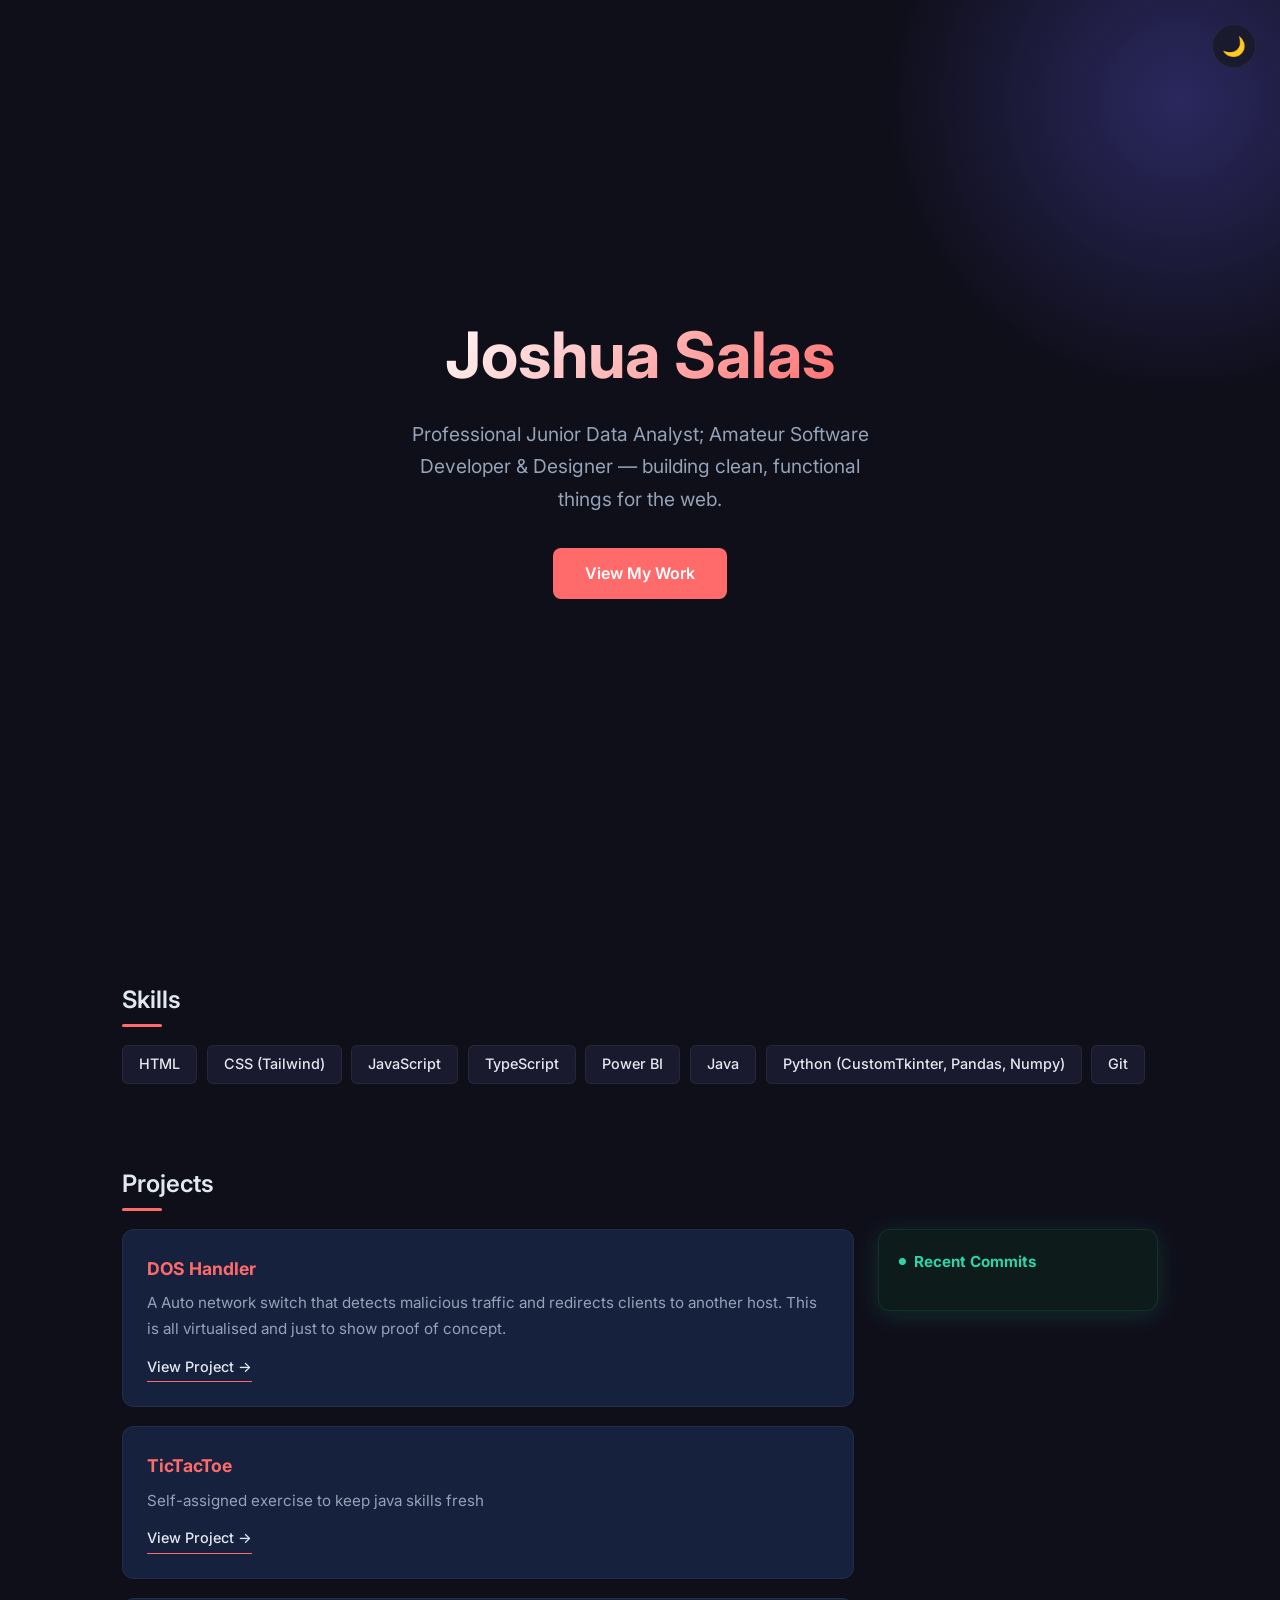
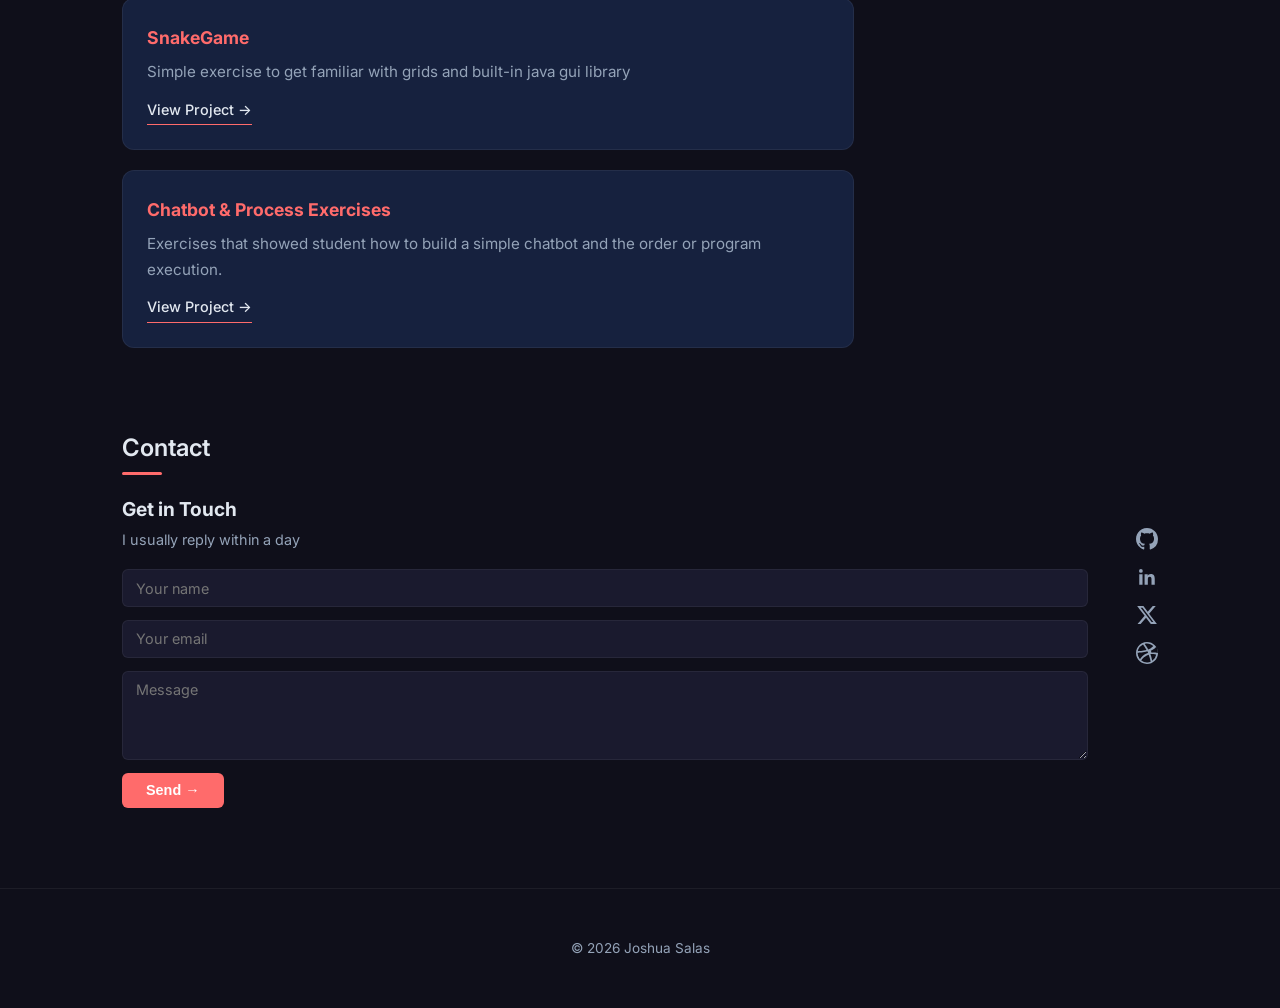
==== index.html @ 8652ba42 "contacts and theme added extra contact section features and theme updates" ====
<!DOCTYPE html>
<html lang="en">
<head>
  <meta charset="UTF-8">
  <meta name="viewport" content="width=device-width, initial-scale=1.0">
  <title>Your Name — Portfolio</title>
  <link rel="stylesheet" href="style.css">
</head>


<body>
  <button class="theme-toggle" id="theme-toggle" aria-label="Toggle theme">🌙</button> 

  <header>
    <h1>Joshua Salas</h1>
    <p> Professional Junior Data Analyst; Amateur Software Developer &amp; Designer — building clean, functional things for the web.</p>
    <a href="#projects" class="cta">View My Work</a>
  </header>

  <div class="container">

    <section>
      <h2>Skills</h2>
      <div class="skills">
        <span>HTML</span>
        <span>CSS (Tailwind)</span>
        <span>JavaScript</span>
        <span>TypeScript</span>
        <span>Power BI</span>
        <span>Java</span>
        <span>Python (CustomTkinter, Pandas, Numpy)</span>
        <span>Git</span>
      </div>
    </section>

    <section id="projects">
      <h2>Projects</h2>
      <div class="projects-layout">
        <div class="projects">
          <div class="project-card">
            <h3>DOS Handler</h3>
            <p>A Auto network switch that detects malicious traffic and redirects clients to another host. This is all virtualised and just to show proof of concept.</p>

            <span class="view-link">View Project →</span>

            <a class="card-overlay" href="https://github.com/jsalas19/EthicalProject-again-2" target="_blank" aria-label="View Project"></a>
          </div>
          <div class="project-card">
            <h3>TicTacToe</h3>
            <p>Self-assigned exercise to keep java skills fresh</p>
            
            <span class="view-link">View Project →</span>

            <!-- Invisible overlay link covering the whole card -->
            <a class="card-overlay" href="https://github.com/jsalas19/TicTacToe" target="_blank" aria-label="View Project"></a>
          </div> 
          <div class="project-card">
            <h3>SnakeGame</h3>
            <p>Simple exercise to get familiar with grids and built-in java gui library</p>
            
            <span class="view-link">View Project →</span>

            <!-- Invisible overlay link covering the whole card -->
            <a class="card-overlay" href="https://github.com/jsalas19/SnakeGame2.0" target="_blank" aria-label="View Project"></a>
          </div>    
          <div class="project-card">
            <h3>Chatbot &amp; Process Exercises</h3>
            <p>Exercises that showed student how to build a simple chatbot and the order or program execution.</p>
            
            <span class="view-link">View Project →</span>

            <!-- Invisible overlay link covering the whole card -->
            <a class="card-overlay" href="https://github.com/jsalas19/CS4375" target="_blank" aria-label="View Project"></a>
          </div>     
        </div>
        <aside class="commits-panel">
          <h3>Recent Commits</h3>
          <div id="commits-list"></div>
        </aside>
      </div>
    </section>

    <section>
      <h2>Contact</h2>
      <div class="contact-wrapper">
        <div class="contact-card">
          <h3>Get in Touch</h3>
          <p class="contact-role">I usually reply within a day</p>

          <form action="https://formsubmit.co/jsal61924@gmail.com" method="POST" class="contact-form">
            <input type="text" name="name" placeholder="Your name" required>
            <input type="email" name="email" placeholder="Your email" required>
            <textarea name="message" rows="4" placeholder="Message" required></textarea>
            <button type="submit">Send →</button>
          </form>
        </div>   

        <div class="social-links">
          <a href="https://github.com/jsalas19" target="_blank" aria-label="GitHub">
            <svg width="22" height="22" viewBox="0 0 16 16" fill="currentColor">
              <path d="M8 0C3.58 0 0 3.58 0 8c0 3.54 2.29 6.53 5.47 7.59.4.07.55-.17.55-.38 0-.19-.01-.82-.01-1.49-2.01.37-2.53-.49-2.69-.94-.09-.23-.48-.94-.82-1.13-.28-.15-.68-.52-.01-.53.63-.01 1.08.58 1.23.82.72 1.21 1.87.87 2.33.66.07-.52.28-.87.51-1.07-1.78-.2-3.64-.89-3.64-3.95 0-.87.31-1.59.82-2.15-.08-.2-.36-1.02.08-2.12 0 0 .67-.21 2.2.82.64-.18 1.32-.27 2-.27s1.36.09 2 .27c1.53-1.04 2.2-.82 2.2-.82.44 1.1.16 1.92.08 2.12.51.56.82 1.27.82 2.15 0 3.07-1.87 3.75-3.65 3.95.29.25.54.73.54 1.48 0 1.07-.01 1.93-.01 2.2 0 .21.15.46.55.38A8.01 8.01 0 0016 8c0-4.42-3.58-8-8-8z"/>
            </svg>
          </a>
          <a href="https://linkedin.com/in/jsalas915" target="_blank" aria-label="LinkedIn">
            <svg width="22" height="22" viewBox="0 0 24 24" fill="currentColor">
              <path d="M20.45 20.45h-3.55v-5.57c0-1.33-.03-3.04-1.85-3.04-1.85 0-2.14 1.45-2.14 2.94v5.67H9.35V9h3.41v1.56h.05c.48-.9 1.64-1.85 3.37-1.85 3.6 0 4.27 2.37 4.27 5.46v6.28zM5.34 7.43a2.06 2.06 0 110-4.12 2.06 2.06 0 010 4.12zM7.12 20.45H3.56V9h3.56v11.45z"/>
            </svg>
          </a>
          <a href="https://x.com/you" target="_blank" aria-label="X / Twitter">
            <svg width="22" height="22" viewBox="0 0 24 24" fill="currentColor">
              <path d="M18.24 2.25h3.31l-7.23 8.26 8.5 11.24h-6.66l-5.21-6.82L5 21.75H1.68l7.73-8.84L1.25 2.25h6.83l4.71 6.23 5.45-6.23zm-1.16 17.52h1.83L7.08 4.13H5.12l11.96 15.64z"/>
            </svg>
          </a>
          <a href="https://dribbble.com/you" target="_blank" aria-label="Dribbble">
            <svg width="22" height="22" viewBox="0 0 24 24" fill="currentColor">
              <path d="M12 0C5.37 0 0 5.37 0 12s5.37 12 12 12 12-5.37 12-12S18.63 0 12 0zm9.88 5.53a10.16 10.16 0 012.32 6.4c-.34-.07-3.73-.76-7.13-.33-.08-.17-.15-.35-.23-.53-.21-.5-.44-1-.68-1.48 3.77-1.54 5.48-3.76 5.72-4.06zM12 1.77c2.6 0 4.98.98 6.79 2.58-.2.28-1.75 2.36-5.39 3.73A52.3 52.3 0 009.5 2.1c.8-.2 1.63-.33 2.5-.33zM7.64 2.77a63 63 0 013.83 5.93c-4.83 1.28-9.08 1.26-9.54 1.26a10.27 10.27 0 015.71-7.19zM1.75 12v-.32c.44.01 5.46.06 10.62-1.48.3.57.58 1.15.84 1.74l-.41.12c-5.34 1.72-8.16 6.42-8.4 6.8A10.18 10.18 0 011.75 12zm10.25 10.23a10.18 10.18 0 01-6.25-2.16c.18-.37 2.2-4.26 8.03-6.27l.07-.02a42.6 42.6 0 012.18 7.78 10.14 10.14 0 01-4.03.67zm5.71-1.78a44 44 0 00-2-7.32c3.2-.51 6 .32 6.35.43a10.22 10.22 0 01-4.35 6.89z"/>
            </svg>
          </a>
        </div>
      </div>
    </section>   

  </div>

  <footer>
    <p>&copy; 2026 Joshua Salas</p>
  </footer>
  <script src="myscripts.js"></script>
</body>


</html>
---- style.css ----
@import url('https://fonts.googleapis.com/css2?family=Inter:wght@400;500;600;700&family=JetBrains+Mono:wght@400;500&display=swap');

* { margin: 0; padding: 0; box-sizing: border-box; }

html { scroll-behavior: smooth; }

:root {
  --bg: #0f0f1a;
  --surface: #1a1a2e;
  --card: #16213e;
  --accent: #6c63ff;
  --accent-glow: rgba(108, 99, 255, 0.3);
  --hero-accent: #ff6b6b;
  --hero-accent-glow: rgba(255, 107, 107, 0.25);
  --text: #e2e8f0;
  --text-muted: #94a3b8;
  --border: rgba(255, 255, 255, 0.06);
}

[data-theme="light"] {
  --bg: #9ba1a8;
  --surface: #ffffff;
  --card: #f1f5f9;
  --accent: #4f46e5;
  --accent-glow: rgba(79, 70, 229, 0.2);
  --hero-accent: #e11d48;
  --hero-accent-glow: rgba(225, 29, 72, 0.15);
  --text: #1e293b;
  --text-muted: #64748b;
  --border: rgba(0, 0, 0, 0.08);
}

body {
  font-family: 'Inter', sans-serif;
  background: var(--bg);
  color: var(--text);
  line-height: 1.7;
  overflow-x: hidden;
}

body::before {
  content: '';
  position: fixed;
  top: -200px;
  right: -200px;
  width: 600px;
  height: 600px;
  background: radial-gradient(circle, var(--accent-glow) 0%, transparent 70%);
  pointer-events: none;
  z-index: 0;
}

/* --- Theme Toggle --- */
.theme-toggle {
  position: fixed;
  top: 1.5rem;
  right: 1.5rem;
  z-index: 100;
  background: var(--surface);
  border: 1px solid var(--border);
  border-radius: 50%;
  width: 44px;
  height: 44px;
  display: flex;
  align-items: center;
  justify-content: center;
  cursor: pointer;
  font-size: 1.2rem;
  transition: transform 0.2s, box-shadow 0.2s;
}

.theme-toggle:hover {
  transform: scale(1.1);
  box-shadow: 0 4px 12px var(--accent-glow);
}

/* --- Hero --- */
header {
  --accent: var(--hero-accent);
  --accent-glow: var(--hero-accent-glow);
  min-height: 100vh;
  display: flex;
  flex-direction: column;
  justify-content: center;
  align-items: center;
  text-align: center;
  padding: 2rem;
}

header h1 {
  font-size: clamp(2.5rem, 6vw, 4rem);
  font-weight: 700;
  background: linear-gradient(135deg, #fff 0%, var(--hero-accent) 100%);
  -webkit-background-clip: text;
  -webkit-text-fill-color: transparent;
  background-clip: text;
  margin-bottom: 0.5rem;
}

header p {
  font-size: 1.2rem;
  color: var(--text-muted);
  max-width: 480px;
}

.cta {
  margin-top: 2rem;
  display: inline-block;
  padding: 0.75rem 2rem;
  background: var(--hero-accent);
  color: #fff;
  border-radius: 8px;
  font-weight: 600;
  text-decoration: none;
  transition: transform 0.2s, box-shadow 0.2s;
}

.cta:hover {
  transform: translateY(-2px);
  box-shadow: 0 8px 30px var(--hero-accent-glow);
  text-decoration: none;
}

/* --- Layout --- */
.container {
  max-width: 1100px;
  margin: 0 auto;
  padding: 0 2rem;
  position: relative;
  z-index: 1;
}

/* --- Sections --- */
section { margin: 5rem 0; }

h2 {
  font-size: 1.5rem;
  font-weight: 600;
  margin-bottom: 1.5rem;
  position: relative;
  display: inline-block;
}

h2::after {
  content: '';
  position: absolute;
  bottom: -6px;
  left: 0;
  width: 40px;
  height: 3px;
  background: var(--hero-accent);
  border-radius: 2px;
}

/* --- Reveal Animation --- */
.reveal {
  opacity: 0;
  transform: translateY(30px);
  transition: opacity 0.6s ease, transform 0.6s ease;
}

.reveal.visible {
  opacity: 1;
  transform: translateY(0);
}

/* --- Skills --- */
.skills {
  display: flex;
  flex-wrap: wrap;
  gap: 0.6rem;
}

.skills span {
  background: var(--surface);
  border: 1px solid var(--border);
  padding: 0.4rem 1rem;
  border-radius: 6px;
  font-size: 0.9rem;
  font-weight: 500;
  transition: border-color 0.2s;
}

.skills span:hover { border-color: var(--hero-accent); }

/* --- Projects Layout --- */
.projects-layout {
  display: grid;
  grid-template-columns: 1fr 280px;
  gap: 1.5rem;
  align-items: start;
}

@media (max-width: 900px) {
  .projects-layout { grid-template-columns: 1fr; }
}

/* --- Project Cards --- */
.projects {
  display: grid;
  gap: 1.2rem;
}

.project-card {
  background: var(--card);
  border: 1px solid var(--border);
  border-radius: 12px;
  padding: 1.5rem;
  position: relative;
  transition: transform 0.2s, border-color 0.2s;
}

.project-card:hover {
  transform: translateY(-3px);
  border-color: var(--hero-accent);
}

.project-card h3 {
  font-size: 1.1rem;
  margin-bottom: 0.4rem;
  color: var(--hero-accent);
}

.project-card p {
  color: var(--text-muted);
  font-size: 0.95rem;
}

.view-link {
  display: inline-block;
  margin-top: 0.8rem;
  color: var(--text);
  font-size: 0.9rem;
  font-weight: 500;
  border-bottom: 1px solid var(--hero-accent);
  padding-bottom: 2px;
}

.card-overlay {
  position: absolute;
  inset: 0;
  z-index: 1;
  text-decoration: none;
}

.repo-stats {
  display: block;
  font-size: 0.8rem;
  color: var(--text-muted);
  margin-top: 0.5rem;
}

/* --- Commits Sidebar --- */
.commits-panel {
  --sidebar-accent: #2dd4a8;
  --sidebar-accent-glow: rgba(45, 212, 168, 0.15);
  --sidebar-bg: #0d1b1a;
  --sidebar-surface: #132926;
  --sidebar-border: rgba(45, 212, 168, 0.12);
  --sidebar-text: #d1fae5;
  --sidebar-muted: #6ee7b7;

  background: var(--sidebar-bg);
  border: 1px solid var(--sidebar-border);
  border-radius: 12px;
  padding: 1.2rem;
  box-shadow: 0 4px 24px var(--sidebar-accent-glow);
}

.commits-panel h3 {
  font-size: 0.95rem;
  margin-bottom: 1rem;
  color: var(--sidebar-accent);
  display: flex;
  align-items: center;
  gap: 0.4rem;
}

.commits-panel h3::before {
  content: '●';
  font-size: 0.6rem;
  animation: pulse 2s ease-in-out infinite;
}

@keyframes pulse {
  0%, 100% { opacity: 1; }
  50%      { opacity: 0.4; }
}

#commits-list {
  max-height: 340px;
  overflow-y: auto;
  scrollbar-width: none;
  -ms-overflow-style: none;
}

#commits-list::-webkit-scrollbar {
  display: none;
}

.commit-item {
  margin-bottom: 0.8rem;
  padding: 0.6rem 0.8rem;
  background: var(--sidebar-surface);
  border-left: 2px solid var(--sidebar-accent);
  border-radius: 0 6px 6px 0;
  font-size: 0.8rem;
  line-height: 1.4;
}

.commit-msg {
  color: var(--sidebar-text);
  white-space: nowrap;
  overflow: hidden;
  text-overflow: ellipsis;
  font-family: 'JetBrains Mono', monospace;
}

.commit-meta {
  color: var(--sidebar-muted);
  font-size: 0.72rem;
  margin-top: 0.2rem;
  font-family: 'JetBrains Mono', monospace;
}

/* --- Contact --- */
.contact-wrapper {
  display: flex;
  align-items: flex-start;
  gap: 3rem;
  flex-wrap: wrap;
}

/* No box — just spacing */
.contact-card {
  flex: 1;
  min-width: 280px;
}

.contact-card h3 {
  font-size: 1.2rem;
  margin-bottom: 0.2rem;
}

.contact-role {
  color: var(--text-muted);
  font-size: 0.9rem;
  margin-bottom: 1rem;
}

.contact-form {
  display: flex;
  flex-direction: column;
  gap: 0.8rem;
}

.contact-form input,
.contact-form textarea {
  background: var(--surface);
  border: 1px solid var(--border);
  border-radius: 6px;
  padding: 0.6rem 0.8rem;
  color: var(--text);
  font-family: inherit;
  font-size: 0.9rem;
  resize: vertical;
  transition: border-color 0.2s;
}

.contact-form input:focus,
.contact-form textarea:focus {
  outline: none;
  border-color: var(--hero-accent);
}

.contact-form button {
  align-self: flex-start;
  background: var(--hero-accent);
  color: #fff;
  border: none;
  border-radius: 6px;
  padding: 0.6rem 1.5rem;
  font-weight: 600;
  font-size: 0.9rem;
  cursor: pointer;
  transition: transform 0.2s, box-shadow 0.2s;
}

.contact-form button:hover {
  transform: translateY(-2px);
  box-shadow: 0 4px 16px var(--accent-glow);
}

.social-links {
  display: flex;
  flex-direction: column;
  gap: 1rem;
  padding-top: 2.2rem; /* aligns icons roughly with the form heading */
}

.social-links a {
  color: var(--text-muted);
  transition: color 0.2s, transform 0.2s;
  display: inline-flex;
  align-items: center;
}

.social-links a:hover {
  color: var(--accent);
  transform: translateX(4px);
}   

/* --- Footer --- */
footer {
  text-align: center;
  padding: 3rem 1rem;
  color: var(--text-muted);
  font-size: 0.85rem;
  border-top: 1px solid var(--border);
}

/* --- Hero Animations --- */
@keyframes fadeUp {
  from { opacity: 0; transform: translateY(20px); }
  to   { opacity: 1; transform: translateY(0); }
}

header h1, header p, .cta {
  animation: fadeUp 0.6s ease both;
}
header p { animation-delay: 0.15s; }
.cta     { animation-delay: 0.3s; }

/* --- Card Stagger (on reveal) --- */
.reveal.visible .project-card {
  animation: fadeUp 0.5s ease both;
}
.reveal.visible .project-card:nth-child(2) { animation-delay: 0.1s; }
.reveal.visible .project-card:nth-child(3) { animation-delay: 0.2s; }
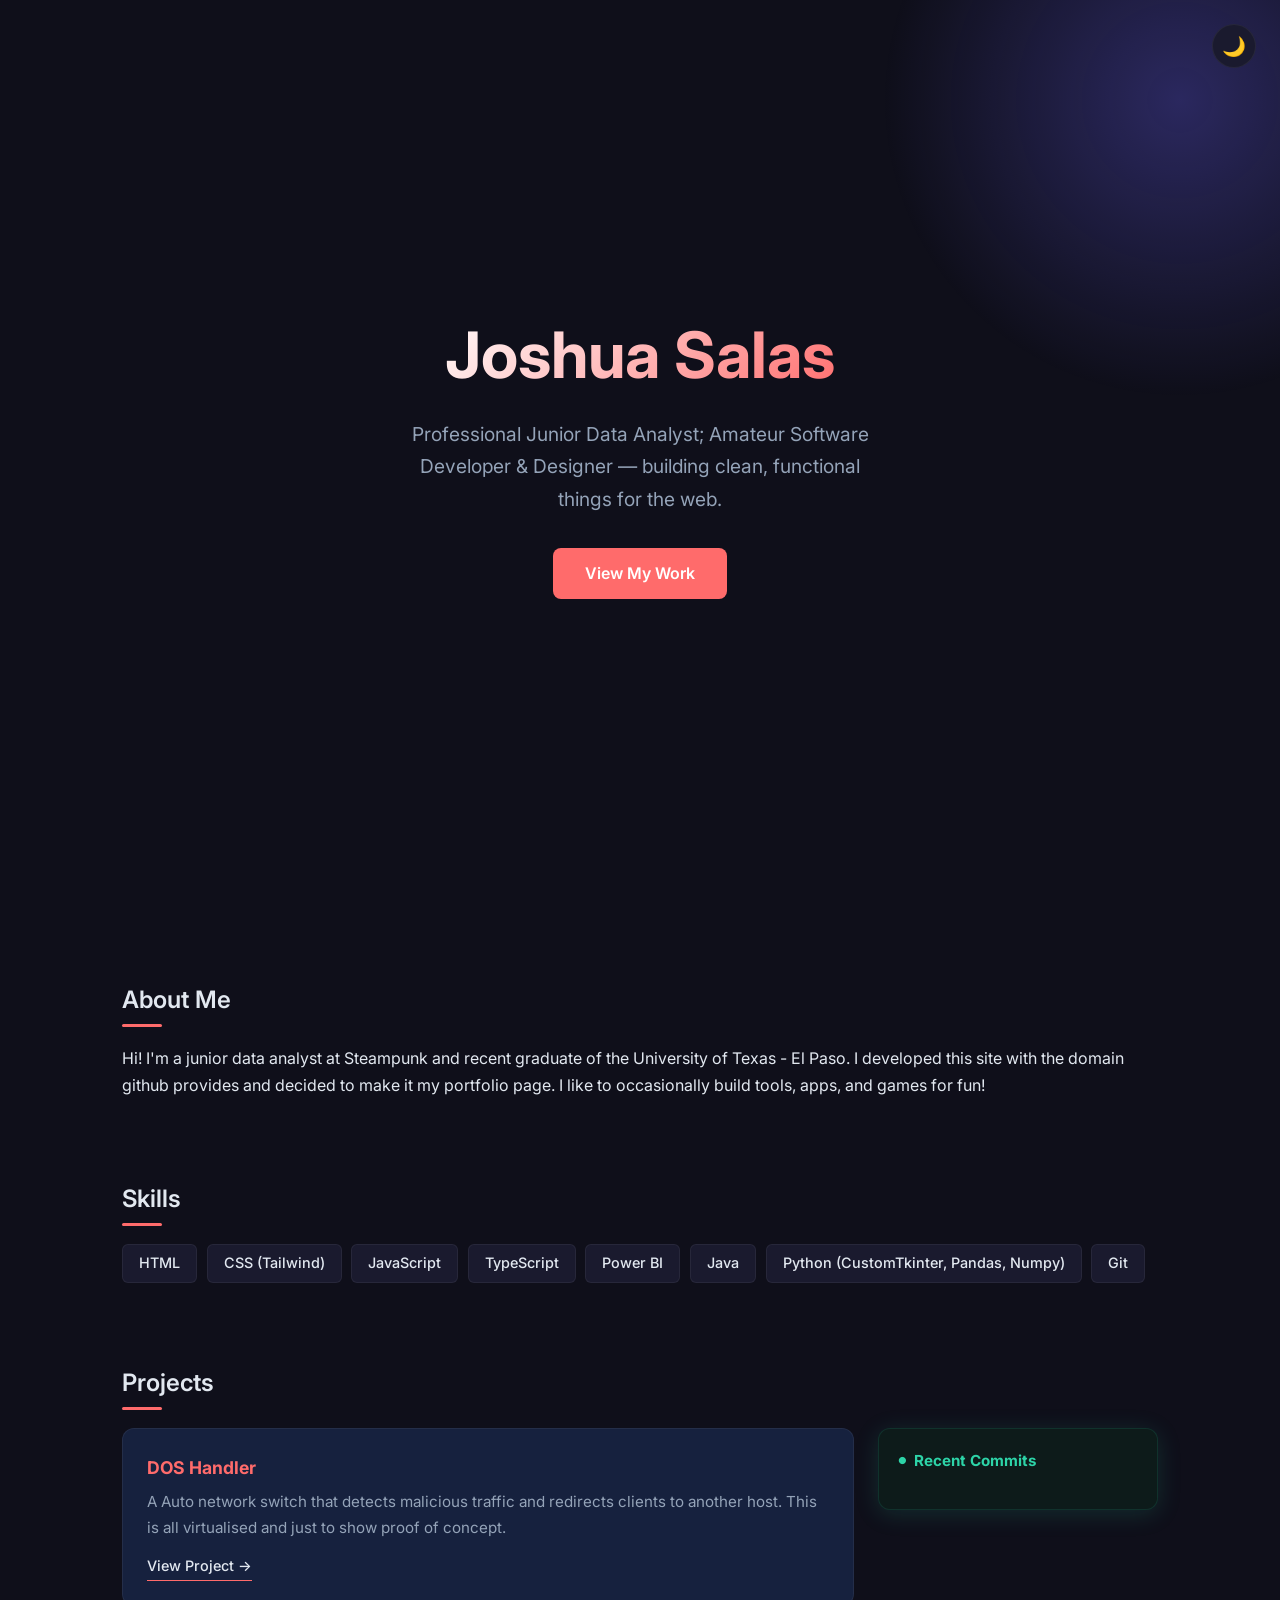
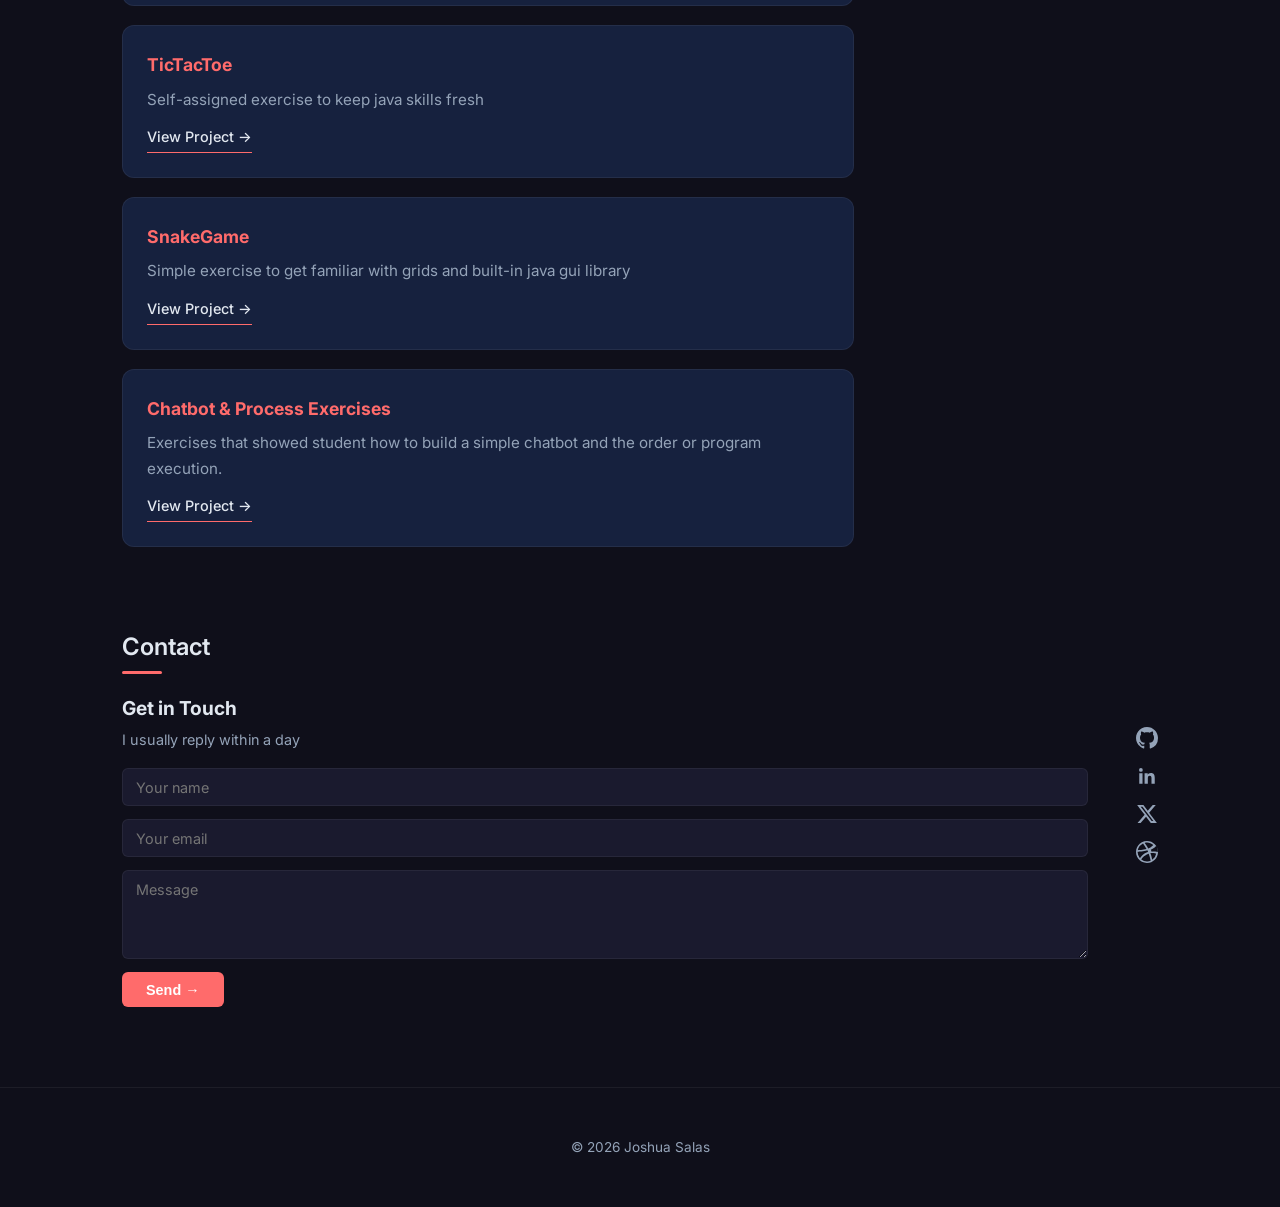
==== commit bc56bf4b: "mobile version added mobile support" ====
--- a/index.html
+++ b/index.html
@@ -18,6 +18,14 @@
   </header>
 
   <div class="container">
+
+    <section>
+      <h2>About Me</h2>
+      <p>Hi! I'm a junior data analyst at Steampunk and recent graduate of the University of Texas - El Paso. I developed
+        this site with the domain github provides and decided to make it my portfolio page. I like to occasionally build
+        tools, apps, and games for fun!  
+      </p>
+    </section>
 
     <section>
       <h2>Skills</h2>
--- a/style.css
+++ b/style.css
@@ -25,8 +25,8 @@
   --accent-glow: rgba(79, 70, 229, 0.2);
   --hero-accent: #e11d48;
   --hero-accent-glow: rgba(225, 29, 72, 0.15);
-  --text: #1e293b;
-  --text-muted: #64748b;
+  --text: #0a0c10;
+  --text-muted: #060606;
   --border: rgba(0, 0, 0, 0.08);
 }
 
@@ -436,4 +436,125 @@
   animation: fadeUp 0.5s ease both;
 }
 .reveal.visible .project-card:nth-child(2) { animation-delay: 0.1s; }
-.reveal.visible .project-card:nth-child(3) { animation-delay: 0.2s; }   +.reveal.visible .project-card:nth-child(3) { animation-delay: 0.2s; }   
+
+/* --- Mobile --- */
+@media (max-width: 768px) {
+
+  /* Hero */
+  header {
+    min-height: 80vh;
+    padding: 1.5rem;
+  }
+
+  header h1 {
+    font-size: 2rem;
+  }
+
+  header p {
+    font-size: 1rem;
+  }
+
+  .cta {
+    padding: 0.6rem 1.5rem;
+    font-size: 0.9rem;
+  }
+
+  /* Container */
+  .container {
+    padding: 0 1.2rem;
+  }
+
+  /* Sections */
+  section {
+    margin: 3rem 0;
+  }
+
+  h2 {
+    font-size: 1.3rem;
+  }
+
+  /* Skills */
+  .skills span {
+    padding: 0.3rem 0.7rem;
+    font-size: 0.8rem;
+  }
+
+  /* Projects layout stacks */
+  .projects-layout {
+    grid-template-columns: 1fr;
+    gap: 1.5rem;
+  }
+
+  /* Commits panel goes full width, shorter */
+  .commits-panel {
+    max-width: 100%;
+  }
+
+  #commits-list {
+    max-height: 240px;
+  }
+
+  /* Project cards tighter padding */
+  .project-card {
+    padding: 1.2rem;
+  }
+
+  /* Contact stacks vertically */
+  .contact-wrapper {
+    flex-direction: column;
+    gap: 2rem;
+    align-items: flex-start;
+  }
+
+  .contact-card {
+    width: 100%;
+    min-width: unset;
+  }
+
+  .contact-form input,
+  .contact-form textarea {
+    font-size: 16px; /* prevents iOS zoom on focus */
+  }
+
+  .social-links {
+    flex-direction: row;
+    gap: 1.5rem;
+    padding-top: 0;
+  }
+
+  /* Footer */
+  footer {
+    padding: 2rem 1rem;
+  }
+
+  /* Theme toggle smaller */
+  .theme-toggle {
+    width: 38px;
+    height: 38px;
+    top: 1rem;
+    right: 1rem;
+    font-size: 1rem;
+  }
+}
+
+/* --- Small phones --- */
+@media (max-width: 400px) {
+
+  header h1 {
+    font-size: 1.7rem;
+  }
+
+  .project-card {
+    padding: 1rem;
+  }
+
+  .commit-item {
+    padding: 0.5rem 0.6rem;
+  }
+
+  .contact-form button {
+    width: 100%;
+    align-self: stretch;
+  }
+}   
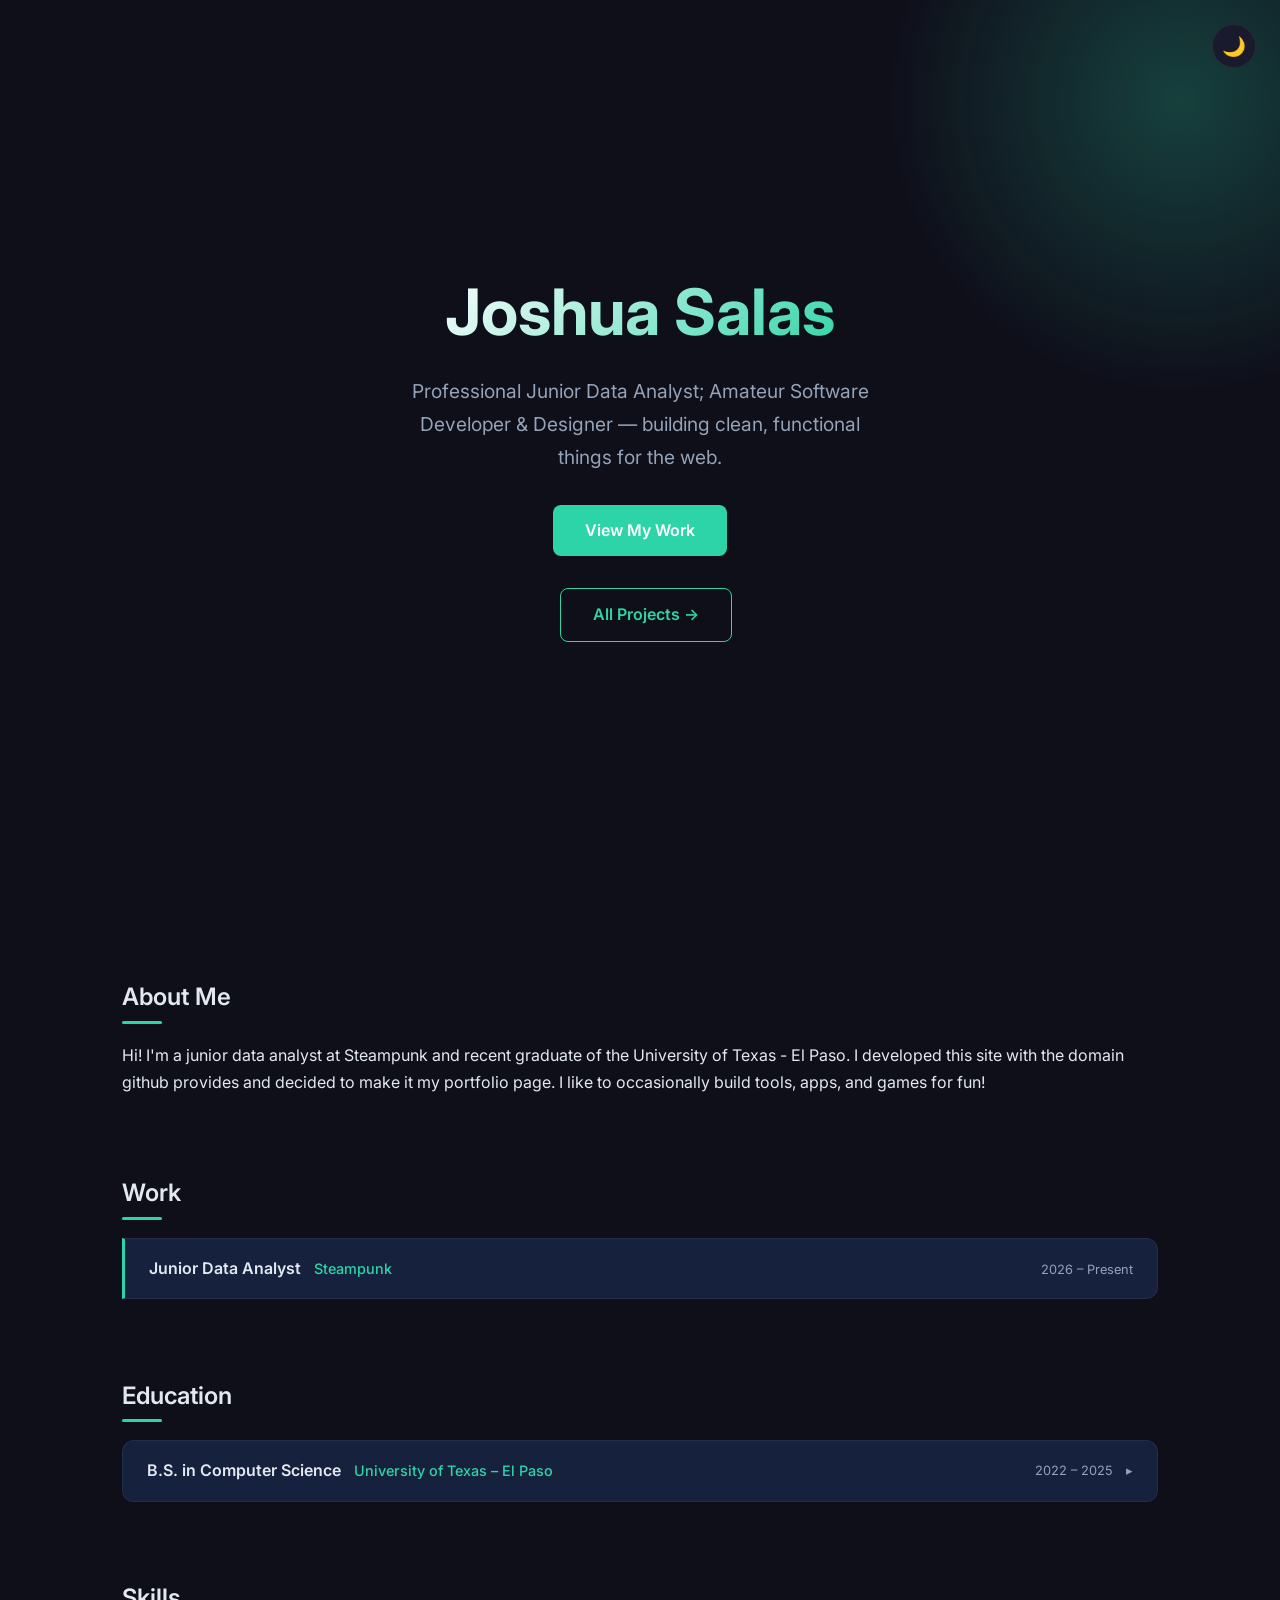
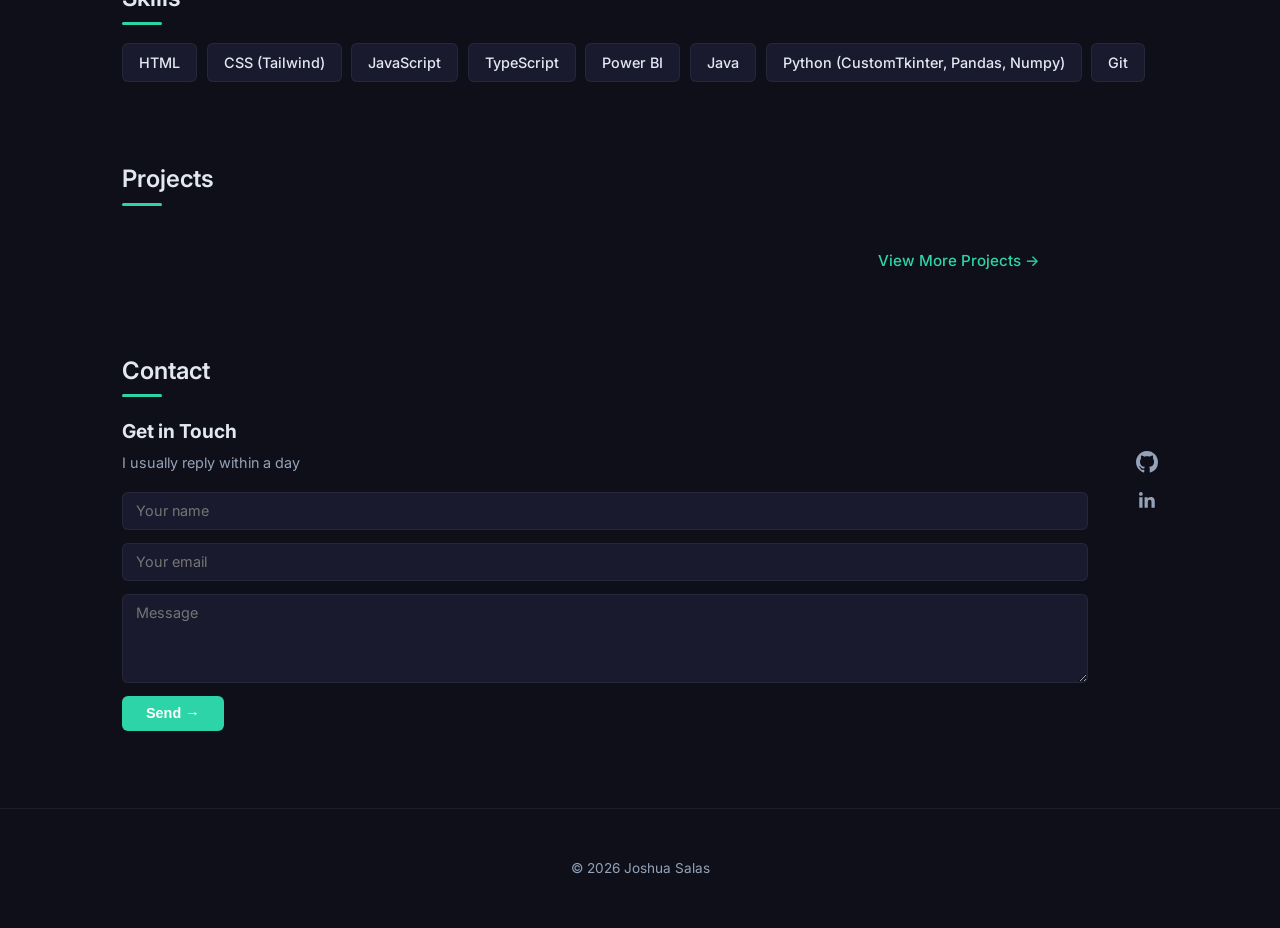
==== commit 52f741d4: "Theme, site, and sections Added better theme changes Updated projects sections to link to projects p" ====
--- a/index.html
+++ b/index.html
@@ -1,5 +1,5 @@
 <!DOCTYPE html>
-<html lang="en">
+<html lang="en" data-theme="dark">   
 <head>
   <meta charset="UTF-8">
   <meta name="viewport" content="width=device-width, initial-scale=1.0">
@@ -15,6 +15,7 @@
     <h1>Joshua Salas</h1>
     <p> Professional Junior Data Analyst; Amateur Software Developer &amp; Designer — building clean, functional things for the web.</p>
     <a href="#projects" class="cta">View My Work</a>
+    <a href="projects.html" class="cta cta-secondary">All Projects →</a>
   </header>
 
   <div class="container">
@@ -26,6 +27,40 @@
         tools, apps, and games for fun!  
       </p>
     </section>
+
+    <section>
+      <h2>Work</h2>
+      <div class="work-experience">
+        <div class="work-item">
+          <div class="work-item-header">
+            <span class="work-role">Junior Data Analyst</span>
+            <span class="work-company">Steampunk</span>
+            <span class="work-period">2026 – Present</span>
+          </div>
+          <p class="work-desc">Brief description of what you do in this role — key responsibilities, tools used, or impact.</p>
+        </div>   
+        <!-- Add more items as needed -->
+      </div>
+    </section>   
+
+    <section>
+      <h2>Education</h2>
+      <div class="edu-list">
+        <div class="edu-item">
+          <div class="edu-header">
+            <span class="edu-degree">B.S. in Computer Science</span>
+            <span class="edu-school">University of Texas – El Paso</span>
+            <span class="edu-period">2022 – 2025</span>
+            <span class="edu-icon">▸</span>
+          </div>
+          <div class="edu-body">
+            <p>Relevant coursework, honors, or a short note about your focus area.</p>
+          </div>
+        </div>
+        
+        
+      </div>
+    </section>   
 
     <section>
       <h2>Skills</h2>
@@ -44,47 +79,12 @@
     <section id="projects">
       <h2>Projects</h2>
       <div class="projects-layout">
-        <div class="projects">
-          <div class="project-card">
-            <h3>DOS Handler</h3>
-            <p>A Auto network switch that detects malicious traffic and redirects clients to another host. This is all virtualised and just to show proof of concept.</p>
-
-            <span class="view-link">View Project →</span>
-
-            <a class="card-overlay" href="https://github.com/jsalas19/EthicalProject-again-2" target="_blank" aria-label="View Project"></a>
-          </div>
-          <div class="project-card">
-            <h3>TicTacToe</h3>
-            <p>Self-assigned exercise to keep java skills fresh</p>
-            
-            <span class="view-link">View Project →</span>
-
-            <!-- Invisible overlay link covering the whole card -->
-            <a class="card-overlay" href="https://github.com/jsalas19/TicTacToe" target="_blank" aria-label="View Project"></a>
-          </div> 
-          <div class="project-card">
-            <h3>SnakeGame</h3>
-            <p>Simple exercise to get familiar with grids and built-in java gui library</p>
-            
-            <span class="view-link">View Project →</span>
-
-            <!-- Invisible overlay link covering the whole card -->
-            <a class="card-overlay" href="https://github.com/jsalas19/SnakeGame2.0" target="_blank" aria-label="View Project"></a>
-          </div>    
-          <div class="project-card">
-            <h3>Chatbot &amp; Process Exercises</h3>
-            <p>Exercises that showed student how to build a simple chatbot and the order or program execution.</p>
-            
-            <span class="view-link">View Project →</span>
-
-            <!-- Invisible overlay link covering the whole card -->
-            <a class="card-overlay" href="https://github.com/jsalas19/CS4375" target="_blank" aria-label="View Project"></a>
-          </div>     
+        <div class="projects" id="projects-grid">
+          <!-- Populated by JS -->
+        
         </div>
-        <aside class="commits-panel">
-          <h3>Recent Commits</h3>
-          <div id="commits-list"></div>
-        </aside>
+        <a href="projects.html" class="view-more">View More Projects →</a>   
+        
       </div>
     </section>
 
@@ -114,16 +114,7 @@
               <path d="M20.45 20.45h-3.55v-5.57c0-1.33-.03-3.04-1.85-3.04-1.85 0-2.14 1.45-2.14 2.94v5.67H9.35V9h3.41v1.56h.05c.48-.9 1.64-1.85 3.37-1.85 3.6 0 4.27 2.37 4.27 5.46v6.28zM5.34 7.43a2.06 2.06 0 110-4.12 2.06 2.06 0 010 4.12zM7.12 20.45H3.56V9h3.56v11.45z"/>
             </svg>
           </a>
-          <a href="https://x.com/you" target="_blank" aria-label="X / Twitter">
-            <svg width="22" height="22" viewBox="0 0 24 24" fill="currentColor">
-              <path d="M18.24 2.25h3.31l-7.23 8.26 8.5 11.24h-6.66l-5.21-6.82L5 21.75H1.68l7.73-8.84L1.25 2.25h6.83l4.71 6.23 5.45-6.23zm-1.16 17.52h1.83L7.08 4.13H5.12l11.96 15.64z"/>
-            </svg>
-          </a>
-          <a href="https://dribbble.com/you" target="_blank" aria-label="Dribbble">
-            <svg width="22" height="22" viewBox="0 0 24 24" fill="currentColor">
-              <path d="M12 0C5.37 0 0 5.37 0 12s5.37 12 12 12 12-5.37 12-12S18.63 0 12 0zm9.88 5.53a10.16 10.16 0 012.32 6.4c-.34-.07-3.73-.76-7.13-.33-.08-.17-.15-.35-.23-.53-.21-.5-.44-1-.68-1.48 3.77-1.54 5.48-3.76 5.72-4.06zM12 1.77c2.6 0 4.98.98 6.79 2.58-.2.28-1.75 2.36-5.39 3.73A52.3 52.3 0 009.5 2.1c.8-.2 1.63-.33 2.5-.33zM7.64 2.77a63 63 0 013.83 5.93c-4.83 1.28-9.08 1.26-9.54 1.26a10.27 10.27 0 015.71-7.19zM1.75 12v-.32c.44.01 5.46.06 10.62-1.48.3.57.58 1.15.84 1.74l-.41.12c-5.34 1.72-8.16 6.42-8.4 6.8A10.18 10.18 0 011.75 12zm10.25 10.23a10.18 10.18 0 01-6.25-2.16c.18-.37 2.2-4.26 8.03-6.27l.07-.02a42.6 42.6 0 012.18 7.78 10.14 10.14 0 01-4.03.67zm5.71-1.78a44 44 0 00-2-7.32c3.2-.51 6 .32 6.35.43a10.22 10.22 0 01-4.35 6.89z"/>
-            </svg>
-          </a>
+          
         </div>
       </div>
     </section>   
--- a/style.css
+++ b/style.css
@@ -8,27 +8,27 @@
   --bg: #0f0f1a;
   --surface: #1a1a2e;
   --card: #16213e;
-  --accent: #6c63ff;
-  --accent-glow: rgba(108, 99, 255, 0.3);
-  --hero-accent: #ff6b6b;
-  --hero-accent-glow: rgba(255, 107, 107, 0.25);
+  --accent: #2dd4a8;
+  --accent-glow: rgba(45, 212, 168, 0.25);
+  --hero-accent: #2dd4a8;
+  --hero-accent-glow: rgba(45, 212, 168, 0.2);
   --text: #e2e8f0;
   --text-muted: #94a3b8;
   --border: rgba(255, 255, 255, 0.06);
 }
 
 [data-theme="light"] {
-  --bg: #9ba1a8;
-  --surface: #ffffff;
-  --card: #f1f5f9;
-  --accent: #4f46e5;
-  --accent-glow: rgba(79, 70, 229, 0.2);
-  --hero-accent: #e11d48;
-  --hero-accent-glow: rgba(225, 29, 72, 0.15);
-  --text: #0a0c10;
-  --text-muted: #060606;
+  --bg: #c8ba9e;
+  --surface: #f5f0e8;
+  --card: #ede6d9;
+  --accent: #2d6a4f;
+  --accent-glow: rgba(45, 106, 79, 0.15);
+  --hero-accent: #2d6a4f;
+  --hero-accent-glow: rgba(45, 106, 79, 0.12);
+  --text: #2b2118;
+  --text-muted: #5c4f3f;
   --border: rgba(0, 0, 0, 0.08);
-}
+}   
 
 body {
   font-family: 'Inter', sans-serif;
@@ -88,7 +88,7 @@
 }
 
 header h1 {
-  font-size: clamp(2.5rem, 6vw, 4rem);
+  font-size: clamp(2rem, 6vw, 4rem);
   font-weight: 700;
   background: linear-gradient(135deg, #fff 0%, var(--hero-accent) 100%);
   -webkit-background-clip: text;
@@ -97,8 +97,15 @@
   margin-bottom: 0.5rem;
 }
 
+[data-theme="light"] header h1 {
+  background: linear-gradient(135deg, #1a1a2e 0%, var(--hero-accent) 100%);
+  -webkit-background-clip: text;
+  -webkit-text-fill-color: transparent;
+  background-clip: text;
+}
+
 header p {
-  font-size: 1.2rem;
+  font-size: clamp(1rem, 2vw, 1.2rem);
   color: var(--text-muted);
   max-width: 480px;
 }
@@ -112,6 +119,7 @@
   border-radius: 8px;
   font-weight: 600;
   text-decoration: none;
+  font-size: clamp(0.85rem, 1.5vw, 1rem);
   transition: transform 0.2s, box-shadow 0.2s;
 }
 
@@ -121,20 +129,33 @@
   text-decoration: none;
 }
 
+.cta-secondary {
+  background: transparent;
+  border: 1px solid var(--hero-accent);
+  color: var(--hero-accent);
+  margin-left: 0.8rem;
+}
+
+.cta-secondary:hover {
+  background: var(--hero-accent);
+  color: #fff;
+  box-shadow: none;
+}
+
 /* --- Layout --- */
 .container {
   max-width: 1100px;
   margin: 0 auto;
-  padding: 0 2rem;
+  padding: 0 clamp(1.2rem, 3vw, 2rem);
   position: relative;
   z-index: 1;
 }
 
 /* --- Sections --- */
-section { margin: 5rem 0; }
+section { margin: clamp(3rem, 6vw, 5rem) 0; }
 
 h2 {
-  font-size: 1.5rem;
+  font-size: clamp(1.2rem, 2.5vw, 1.5rem);
   font-weight: 600;
   margin-bottom: 1.5rem;
   position: relative;
@@ -148,7 +169,7 @@
   left: 0;
   width: 40px;
   height: 3px;
-  background: var(--hero-accent);
+  background: var(--accent);
   border-radius: 2px;
 }
 
@@ -181,7 +202,7 @@
   transition: border-color 0.2s;
 }
 
-.skills span:hover { border-color: var(--hero-accent); }
+.skills span:hover { border-color: var(--accent); }
 
 /* --- Projects Layout --- */
 .projects-layout {
@@ -191,34 +212,30 @@
   align-items: start;
 }
 
-@media (max-width: 900px) {
-  .projects-layout { grid-template-columns: 1fr; }
-}
-
 /* --- Project Cards --- */
 .projects {
   display: grid;
-  gap: 1.2rem;
+  gap: clamp(1rem, 2vw, 1.2rem);
 }
 
 .project-card {
   background: var(--card);
   border: 1px solid var(--border);
   border-radius: 12px;
-  padding: 1.5rem;
+  padding: clamp(1.2rem, 2.5vw, 1.5rem);
   position: relative;
   transition: transform 0.2s, border-color 0.2s;
 }
 
 .project-card:hover {
   transform: translateY(-3px);
-  border-color: var(--hero-accent);
+  border-color: var(--accent);
 }
 
 .project-card h3 {
-  font-size: 1.1rem;
+  font-size: clamp(1rem, 1.5vw, 1.1rem);
   margin-bottom: 0.4rem;
-  color: var(--hero-accent);
+  color: var(--accent);
 }
 
 .project-card p {
@@ -232,7 +249,7 @@
   color: var(--text);
   font-size: 0.9rem;
   font-weight: 500;
-  border-bottom: 1px solid var(--hero-accent);
+  border-bottom: 1px solid var(--accent);
   padding-bottom: 2px;
 }
 
@@ -331,7 +348,6 @@
   flex-wrap: wrap;
 }
 
-/* No box — just spacing */
 .contact-card {
   flex: 1;
   min-width: 280px;
@@ -370,12 +386,12 @@
 .contact-form input:focus,
 .contact-form textarea:focus {
   outline: none;
-  border-color: var(--hero-accent);
+  border-color: var(--accent);
 }
 
 .contact-form button {
   align-self: flex-start;
-  background: var(--hero-accent);
+  background: var(--accent);
   color: #fff;
   border: none;
   border-radius: 6px;
@@ -395,7 +411,7 @@
   display: flex;
   flex-direction: column;
   gap: 1rem;
-  padding-top: 2.2rem; /* aligns icons roughly with the form heading */
+  padding-top: 2.2rem;
 }
 
 .social-links a {
@@ -408,7 +424,7 @@
 .social-links a:hover {
   color: var(--accent);
   transform: translateX(4px);
-}   
+}
 
 /* --- Footer --- */
 footer {
@@ -419,7 +435,7 @@
   border-top: 1px solid var(--border);
 }
 
-/* --- Hero Animations --- */
+/* --- Animations --- */
 @keyframes fadeUp {
   from { opacity: 0; transform: translateY(20px); }
   to   { opacity: 1; transform: translateY(0); }
@@ -431,76 +447,277 @@
 header p { animation-delay: 0.15s; }
 .cta     { animation-delay: 0.3s; }
 
-/* --- Card Stagger (on reveal) --- */
 .reveal.visible .project-card {
   animation: fadeUp 0.5s ease both;
 }
 .reveal.visible .project-card:nth-child(2) { animation-delay: 0.1s; }
-.reveal.visible .project-card:nth-child(3) { animation-delay: 0.2s; }   
+.reveal.visible .project-card:nth-child(3) { animation-delay: 0.2s; }
+
+/* --- View More Link --- */
+.view-more {
+  display: inline-block;
+  margin-top: 1.5rem;
+  color: var(--accent);
+  font-weight: 500;
+  font-size: 0.95rem;
+  text-decoration: none;
+  transition: transform 0.2s;
+}
+
+.view-more:hover {
+  transform: translateX(4px);
+  text-decoration: underline;
+}
+
+/* --- Page Header (projects.html) --- */
+.page-header {
+  --accent: var(--hero-accent);
+  --accent-glow: var(--hero-accent-glow);
+  min-height: 40vh;
+  display: flex;
+  flex-direction: column;
+  justify-content: center;
+  align-items: center;
+  text-align: center;
+  padding: 2rem;
+}
+
+.page-header h1 {
+  font-size: clamp(2rem, 5vw, 3rem);
+  font-weight: 700;
+  background: linear-gradient(135deg, #fff 0%, var(--hero-accent) 100%);
+  -webkit-background-clip: text;
+  -webkit-text-fill-color: transparent;
+  background-clip: text;
+  margin-bottom: 0.5rem;
+}
+
+[data-theme="light"] .page-header h1 {
+  background: linear-gradient(135deg, #1a1a2e 0%, var(--hero-accent) 100%);
+  -webkit-background-clip: text;
+  -webkit-text-fill-color: transparent;
+  background-clip: text;
+}
+
+.page-header p {
+  font-size: clamp(1rem, 2vw, 1.2rem);
+  color: var(--text-muted);
+}
+
+.page-header .cta {
+  margin-top: 2rem;
+  background: transparent;
+  border: 1px solid var(--hero-accent);
+  color: var(--hero-accent);
+  padding: 0.6rem 1.5rem;
+  font-size: 0.9rem;
+  transition: background 0.2s, color 0.2s;
+}
+
+.page-header .cta:hover {
+  background: var(--hero-accent);
+  color: #fff;
+}
+
+/* --- Projects Page Layout --- */
+.projects-page {
+  display: grid;
+  grid-template-columns: 180px 1fr 220px;
+  gap: 1.5rem;
+  align-items: start;
+  margin: 3rem 0;
+}
+   
+
+/* --- Project Menu --- */
+.project-menu {
+  background: var(--surface);
+  border: 1px solid var(--border);
+  border-radius: 12px;
+  padding: 1rem;
+  position: sticky;
+  top: 2rem;
+}
+
+.project-menu h3 {
+  font-size: 0.85rem;
+  text-transform: uppercase;
+  letter-spacing: 0.05em;
+  color: var(--text-muted);
+  margin-bottom: 0.8rem;
+  padding-left: 0.5rem;
+}
+
+.project-menu a {
+  display: block;
+  padding: 0.6rem 0.8rem;
+  border-radius: 6px;
+  color: var(--text-muted);
+  text-decoration: none;
+  font-size: 0.9rem;
+  font-weight: 500;
+  transition: background 0.15s, color 0.15s;
+  white-space: nowrap;
+  overflow: hidden;
+  text-overflow: ellipsis;
+}
+
+.project-menu a:hover {
+  background: var(--card);
+  color: var(--text);
+}
+
+.project-menu a.active {
+  background: var(--accent);
+  color: #fff;
+}
+
+/* --- README Viewer --- */
+.readme-viewer {
+  background: var(--surface);
+  border: 1px solid var(--border);
+  border-radius: 12px;
+  padding: 2rem;
+  min-height: 400px;
+  line-height: 1.7;
+  font-size: 0.95rem;
+  color: var(--text);
+}
+
+.readme-placeholder {
+  display: flex;
+  align-items: center;
+  justify-content: center;
+  height: 300px;
+  color: var(--text-muted);
+  font-size: 1rem;
+}
+
+.readme-viewer h1,
+.readme-viewer h2,
+.readme-viewer h3,
+.readme-viewer h4 {
+  margin-top: 1.5rem;
+  margin-bottom: 0.5rem;
+  font-weight: 600;
+}
+
+.readme-viewer h1 { font-size: 1.6rem; }
+.readme-viewer h2 { font-size: 1.3rem; border-bottom: 1px solid var(--border); padding-bottom: 0.3rem; }
+.readme-viewer h3 { font-size: 1.1rem; }
+
+.readme-viewer p { margin-bottom: 1rem; }
+
+.readme-viewer ul,
+.readme-viewer ol {
+  padding-left: 1.5rem;
+  margin-bottom: 1rem;
+}
+
+.readme-viewer li { margin-bottom: 0.3rem; }
+
+.readme-viewer code {
+  background: var(--card);
+  padding: 0.15rem 0.4rem;
+  border-radius: 4px;
+  font-family: 'JetBrains Mono', monospace;
+  font-size: 0.85em;
+}
+
+.readme-viewer pre {
+  background: var(--card);
+  border: 1px solid var(--border);
+  border-radius: 8px;
+  padding: 1rem;
+  overflow-x: auto;
+  margin-bottom: 1rem;
+}
+
+.readme-viewer pre code {
+  background: none;
+  padding: 0;
+}
+
+.readme-viewer img {
+  max-width: 100%;
+  border-radius: 8px;
+  margin: 1rem 0;
+}
+
+.readme-viewer a {
+  color: var(--accent);
+  text-decoration: none;
+}
+
+.readme-viewer a:hover { text-decoration: underline; }
+
+.readme-viewer table {
+  width: 100%;
+  border-collapse: collapse;
+  margin-bottom: 1rem;
+  font-size: 0.9rem;
+}
+
+.readme-viewer th,
+.readme-viewer td {
+  border: 1px solid var(--border);
+  padding: 0.5rem 0.8rem;
+  text-align: left;
+}
+
+.readme-viewer th {
+  background: var(--card);
+  font-weight: 600;
+}
+
+.readme-viewer blockquote {
+  border-left: 3px solid var(--accent);
+  padding-left: 1rem;
+  color: var(--text-muted);
+  margin-bottom: 1rem;
+}
+
+.readme-viewer hr {
+  border: none;
+  border-top: 1px solid var(--border);
+  margin: 1.5rem 0;
+}
 
 /* --- Mobile --- */
+@media (max-width: 1100px) {
+  .projects-page {
+    grid-template-columns: 220px 1fr;
+  }
+  .commits-panel {
+    grid-column: 1 / -1;
+  }
+}
+
+@media (max-width: 900px) {
+  .projects-layout {
+    grid-template-columns: 1fr;
+  }
+}
+
 @media (max-width: 768px) {
-
-  /* Hero */
   header {
     min-height: 80vh;
     padding: 1.5rem;
   }
 
-  header h1 {
-    font-size: 2rem;
-  }
-
-  header p {
-    font-size: 1rem;
-  }
-
-  .cta {
-    padding: 0.6rem 1.5rem;
-    font-size: 0.9rem;
-  }
-
-  /* Container */
   .container {
     padding: 0 1.2rem;
   }
 
-  /* Sections */
-  section {
-    margin: 3rem 0;
-  }
-
-  h2 {
-    font-size: 1.3rem;
-  }
-
-  /* Skills */
   .skills span {
     padding: 0.3rem 0.7rem;
     font-size: 0.8rem;
   }
 
-  /* Projects layout stacks */
-  .projects-layout {
-    grid-template-columns: 1fr;
-    gap: 1.5rem;
-  }
-
-  /* Commits panel goes full width, shorter */
-  .commits-panel {
-    max-width: 100%;
-  }
-
   #commits-list {
     max-height: 240px;
   }
 
-  /* Project cards tighter padding */
-  .project-card {
-    padding: 1.2rem;
-  }
-
-  /* Contact stacks vertically */
   .contact-wrapper {
     flex-direction: column;
     gap: 2rem;
@@ -514,7 +731,7 @@
 
   .contact-form input,
   .contact-form textarea {
-    font-size: 16px; /* prevents iOS zoom on focus */
+    font-size: 16px;
   }
 
   .social-links {
@@ -523,12 +740,10 @@
     padding-top: 0;
   }
 
-  /* Footer */
   footer {
     padding: 2rem 1rem;
   }
 
-  /* Theme toggle smaller */
   .theme-toggle {
     width: 38px;
     height: 38px;
@@ -536,15 +751,37 @@
     right: 1rem;
     font-size: 1rem;
   }
-}
-
-/* --- Small phones --- */
+
+  .projects-page {
+    grid-template-columns: 1fr;
+  }
+
+  .project-menu {
+    position: static;
+    display: flex;
+    gap: 0.4rem;
+    overflow-x: auto;
+    padding: 0.8rem;
+    scrollbar-width: none;
+  }
+
+  .project-menu::-webkit-scrollbar { display: none; }
+
+  .project-menu h3 { display: none; }
+
+  .project-menu a {
+    flex-shrink: 0;
+    border: 1px solid var(--border);
+    border-radius: 20px;
+    padding: 0.4rem 1rem;
+  }
+
+  .project-menu a.active {
+    border-color: var(--accent);
+  }
+}
+
 @media (max-width: 400px) {
-
-  header h1 {
-    font-size: 1.7rem;
-  }
-
   .project-card {
     padding: 1rem;
   }
@@ -557,4 +794,136 @@
     width: 100%;
     align-self: stretch;
   }
+}   
+
+.work-experience {
+  display: grid;
+  gap: 0.8rem;
+}
+
+.work-item {
+  background: var(--card);
+  border: 1px solid var(--border);
+  border-left: 3px solid var(--accent);
+  border-radius: 0 12px 12px 0;
+  padding: 1rem 1.5rem;
+  cursor: pointer;
+  transition: border-color 0.2s;
+}
+
+.work-item:hover {
+  border-left-color: var(--hero-accent);
+}
+
+.work-item-header {
+  display: flex;
+  align-items: baseline;
+  gap: 0.8rem;
+  flex-wrap: wrap;
+}
+
+.work-role {
+  font-size: 1rem;
+  font-weight: 600;
+  color: var(--text);
+}
+
+.work-company {
+  font-size: 0.9rem;
+  color: var(--accent);
+  font-weight: 500;
+}
+
+.work-period {
+  font-size: 0.8rem;
+  color: var(--text-muted);
+  margin-left: auto;
+}
+
+.work-desc {
+  max-height: 0;
+  overflow: hidden;
+  transition: max-height 0.3s ease, margin-top 0.3s ease, opacity 0.3s ease;
+  opacity: 0;
+  font-size: 0.9rem;
+  color: var(--text-muted);
+  line-height: 1.6;
+}
+
+.work-item:hover .work-desc {
+  max-height: 200px;
+  margin-top: 0.6rem;
+  opacity: 1;
+}   
+
+.edu-list {
+  display: grid;
+  gap: 0.6rem;
+}
+
+.edu-item {
+  background: var(--card);
+  border: 1px solid var(--border);
+  border-radius: 12px;
+  overflow: hidden;
+  transition: border-color 0.2s;
+}
+
+.edu-item:hover {
+  border-color: var(--accent);
+}
+
+.edu-header {
+  display: flex;
+  align-items: center;
+  gap: 0.8rem;
+  flex-wrap: wrap;
+  padding: 1rem 1.5rem;
+  cursor: pointer;
+  user-select: none;
+}
+
+.edu-degree {
+  font-size: 1rem;
+  font-weight: 600;
+  color: var(--text);
+}
+
+.edu-school {
+  font-size: 0.9rem;
+  color: var(--accent);
+  font-weight: 500;
+}
+
+.edu-period {
+  font-size: 0.8rem;
+  color: var(--text-muted);
+  margin-left: auto;
+}
+
+.edu-icon {
+  font-size: 0.8rem;
+  color: var(--text-muted);
+  transition: transform 0.3s ease;
+}
+
+.edu-item.open .edu-icon {
+  transform: rotate(90deg);
+}
+
+.edu-body {
+  max-height: 0;
+  overflow: hidden;
+  transition: max-height 0.35s ease, padding 0.35s ease, opacity 0.35s ease;
+  opacity: 0;
+  padding: 0 1.5rem;
+  font-size: 0.9rem;
+  color: var(--text-muted);
+  line-height: 1.6;
+}
+
+.edu-item.open .edu-body {
+  max-height: 200px;
+  padding: 0 1.5rem 1rem;
+  opacity: 1;
 }   
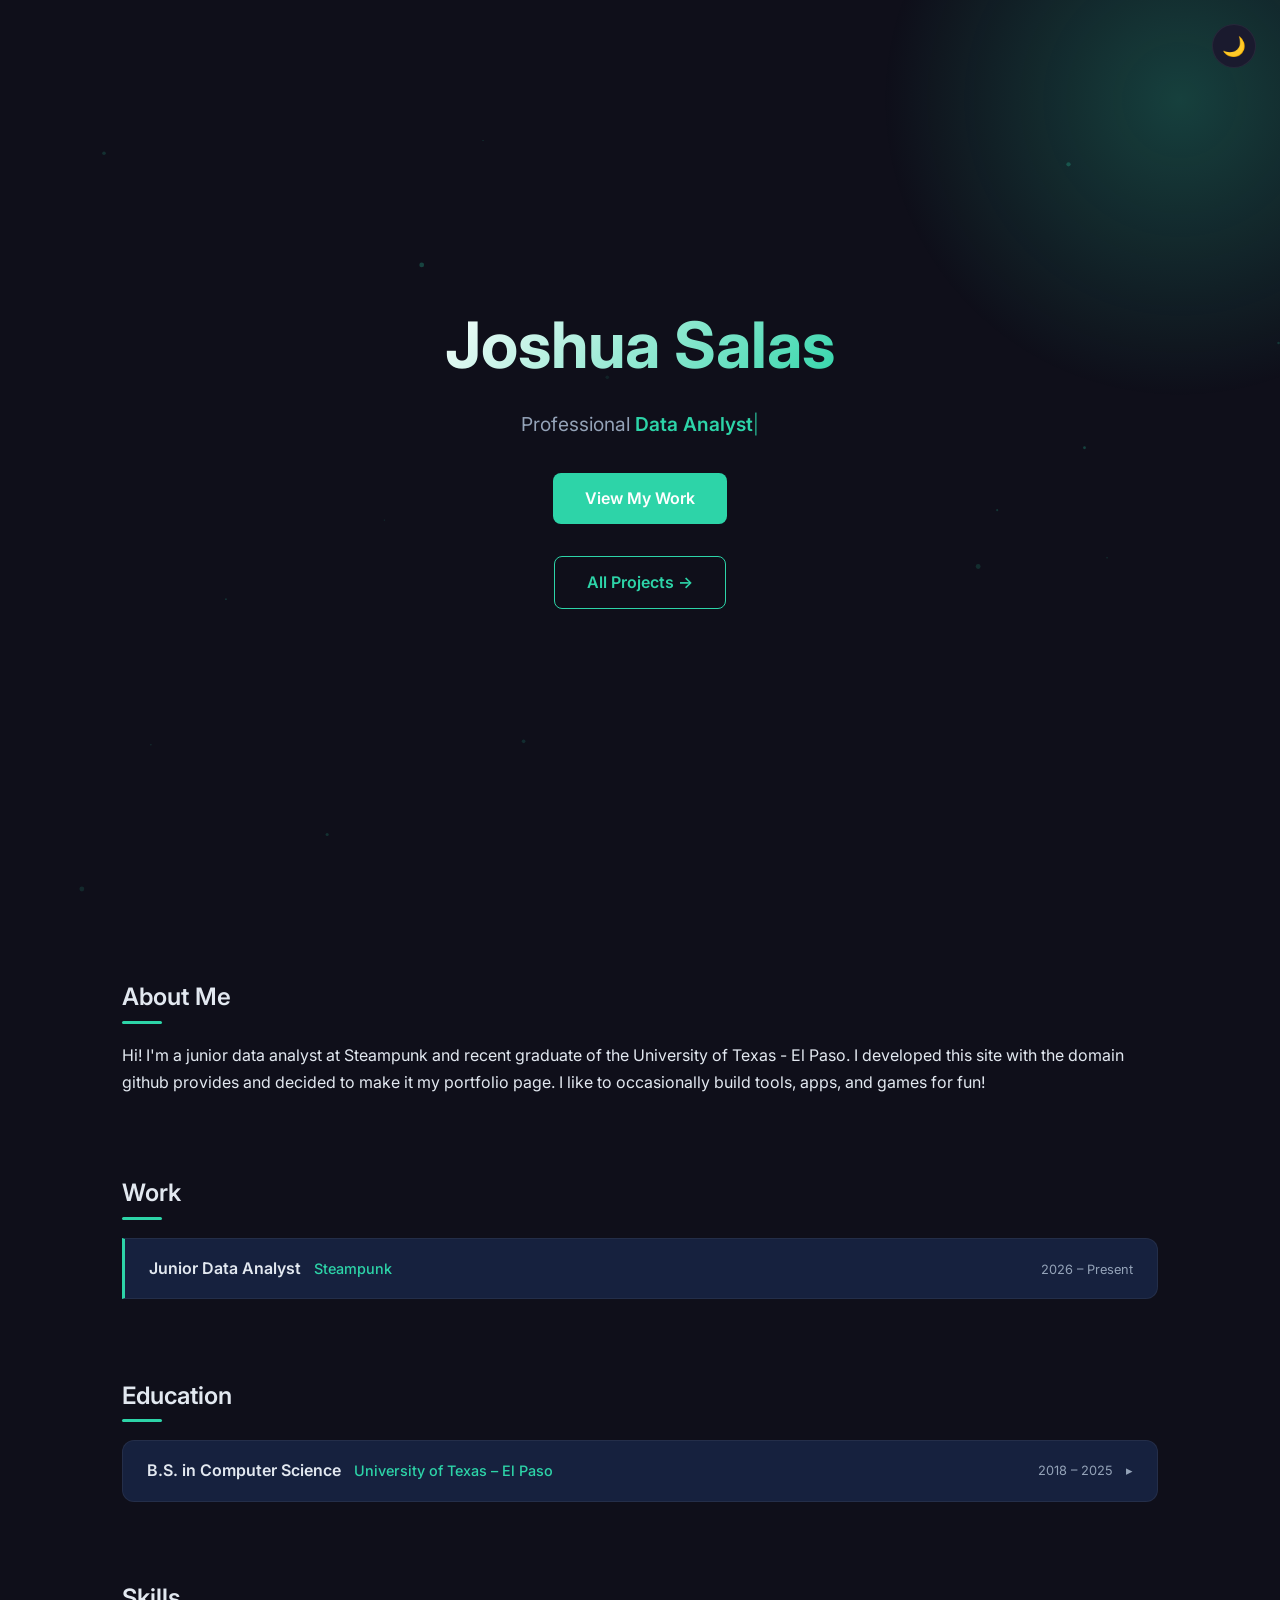
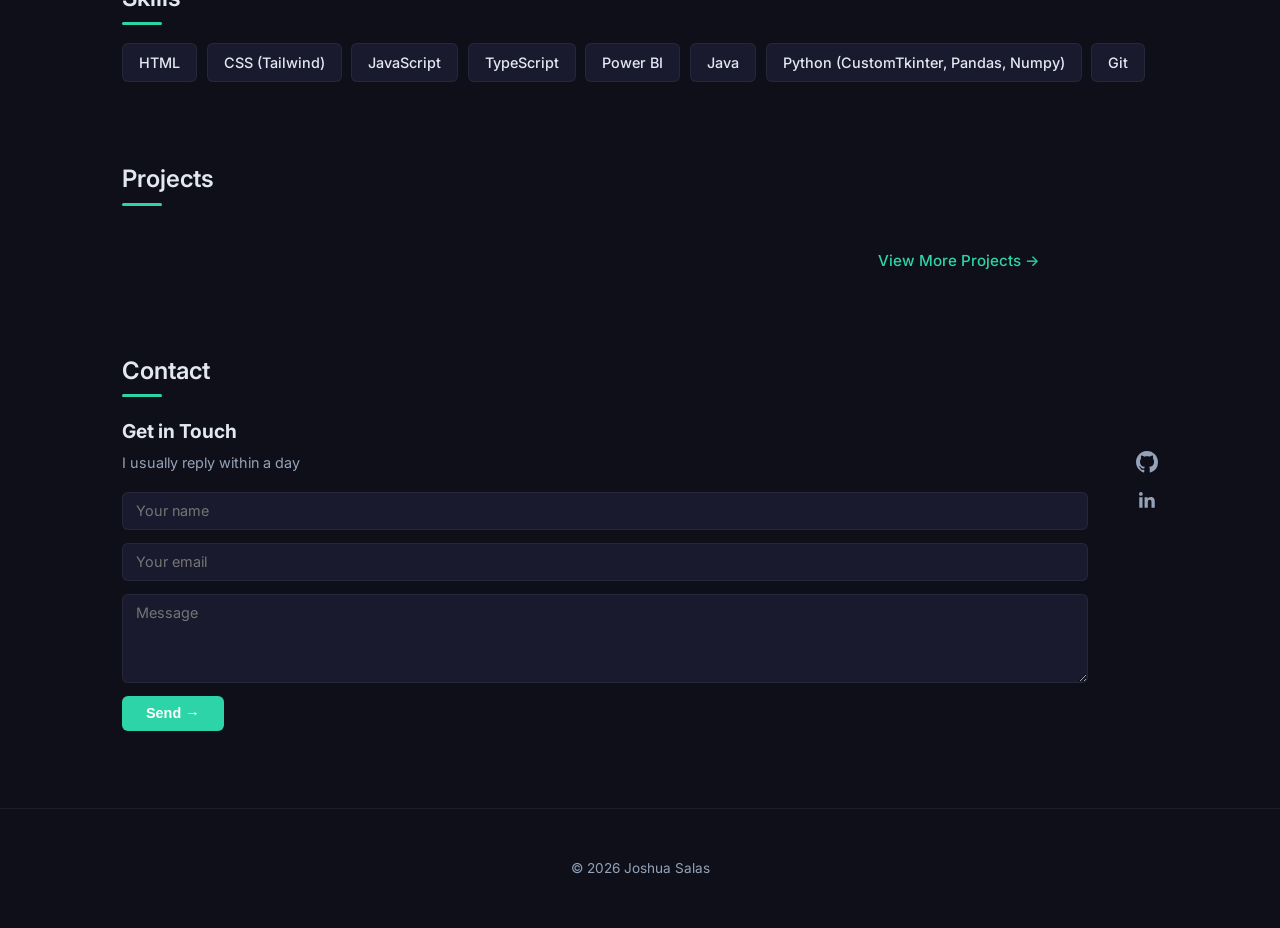
==== commit 5535db05: "added animations Fixed multiple things Corrected information and Added animations to make site look " ====
--- a/index.html
+++ b/index.html
@@ -3,20 +3,22 @@
 <head>
   <meta charset="UTF-8">
   <meta name="viewport" content="width=device-width, initial-scale=1.0">
-  <title>Your Name — Portfolio</title>
+  <title>Joshua Salas — Portfolio</title>
   <link rel="stylesheet" href="style.css">
 </head>
 
 
 <body>
+  <canvas id="bg-particles"></canvas>   
+  <div class="scroll-progress" id="scroll-progress"></div>  
   <button class="theme-toggle" id="theme-toggle" aria-label="Toggle theme">🌙</button> 
 
   <header>
-    <h1>Joshua Salas</h1>
-    <p> Professional Junior Data Analyst; Amateur Software Developer &amp; Designer — building clean, functional things for the web.</p>
+  <h1>Joshua Salas</h1>
+    <p>Professional <span class="typing" id="typing"></span><span class="typing-cursor">|</span></p>
     <a href="#projects" class="cta">View My Work</a>
     <a href="projects.html" class="cta cta-secondary">All Projects →</a>
-  </header>
+</header>   
 
   <div class="container">
 
@@ -37,7 +39,14 @@
             <span class="work-company">Steampunk</span>
             <span class="work-period">2026 – Present</span>
           </div>
-          <p class="work-desc">Brief description of what you do in this role — key responsibilities, tools used, or impact.</p>
+          <ul class="work-desc">
+            <li>Developed tools and propose systems that increase organizational efficiency.</li>
+            <li>Created data visualization dashboards with Power BI that allowed for better time and task management 
+            in my department.</li>
+            <li>Worked on the frontend of a company dashboard to locate documents and view the progress of new hires
+            and other employees.</li>
+          </ul>
+          
         </div>   
         <!-- Add more items as needed -->
       </div>
@@ -50,10 +59,12 @@
           <div class="edu-header">
             <span class="edu-degree">B.S. in Computer Science</span>
             <span class="edu-school">University of Texas – El Paso</span>
-            <span class="edu-period">2022 – 2025</span>
+            
+            <span class="edu-period">2018 – 2025</span>
             <span class="edu-icon">▸</span>
           </div>
           <div class="edu-body">
+            <p class="edu-minor">Minor in Mathematics</p>
             <p>Relevant coursework, honors, or a short note about your focus area.</p>
           </div>
         </div>
--- a/style.css
+++ b/style.css
@@ -74,6 +74,17 @@
   box-shadow: 0 4px 12px var(--accent-glow);
 }
 
+#bg-particles {
+  position: fixed;
+  top: 0;
+  left: 0;
+  width: 100%;
+  height: 100%;
+  pointer-events: none;
+  z-index: 0;
+  opacity: 0.4;
+}   
+
 /* --- Hero --- */
 header {
   --accent: var(--hero-accent);
@@ -133,7 +144,7 @@
   background: transparent;
   border: 1px solid var(--hero-accent);
   color: var(--hero-accent);
-  margin-left: 0.8rem;
+  
 }
 
 .cta-secondary:hover {
@@ -582,6 +593,7 @@
   line-height: 1.7;
   font-size: 0.95rem;
   color: var(--text);
+  
 }
 
 .readme-placeholder {
@@ -811,10 +823,6 @@
   transition: border-color 0.2s;
 }
 
-.work-item:hover {
-  border-left-color: var(--hero-accent);
-}
-
 .work-item-header {
   display: flex;
   align-items: baseline;
@@ -838,6 +846,13 @@
   font-size: 0.8rem;
   color: var(--text-muted);
   margin-left: auto;
+}
+
+.work-item:hover .work-desc,
+.work-item.open .work-desc {
+  max-height: 200px;
+  margin-top: 0.6rem;
+  opacity: 1;
 }
 
 .work-desc {
@@ -848,12 +863,27 @@
   font-size: 0.9rem;
   color: var(--text-muted);
   line-height: 1.6;
-}
-
-.work-item:hover .work-desc {
-  max-height: 200px;
-  margin-top: 0.6rem;
-  opacity: 1;
+  padding-left: 1.2rem;
+}
+
+.work-desc li {
+  margin-bottom: 0.3rem;
+}   
+
+.work-icon {
+  font-size: 0.8rem;
+  color: var(--text-muted);
+  transition: transform 0.3s ease;
+}
+
+.work-item.open .work-icon {
+  transform: rotate(90deg);
+}   
+
+.work-item.closed .work-desc {
+  max-height: 0 !important;
+  margin-top: 0 !important;
+  opacity: 0 !important;
 }   
 
 .edu-list {
@@ -926,4 +956,36 @@
   max-height: 200px;
   padding: 0 1.5rem 1rem;
   opacity: 1;
+}   
+
+.edu-minor {
+  font-size: 0.85rem;
+  color: var(--accent);
+  font-weight: 500;
+  margin-bottom: 0.4rem;
+}   
+
+.typing {
+  color: var(--hero-accent);
+  font-weight: 600;
+}
+
+.typing-cursor {
+  color: var(--hero-accent);
+  font-weight: 300;
+  animation: blink 0.8s step-end infinite;
+}
+
+@keyframes blink {
+  50% { opacity: 0; }
+}   
+.scroll-progress {
+  position: fixed;
+  top: 0;
+  left: 0;
+  height: 3px;
+  width: 0%;
+  background: var(--accent);
+  z-index: 200;
+  transition: width 0.1s linear;
 }   
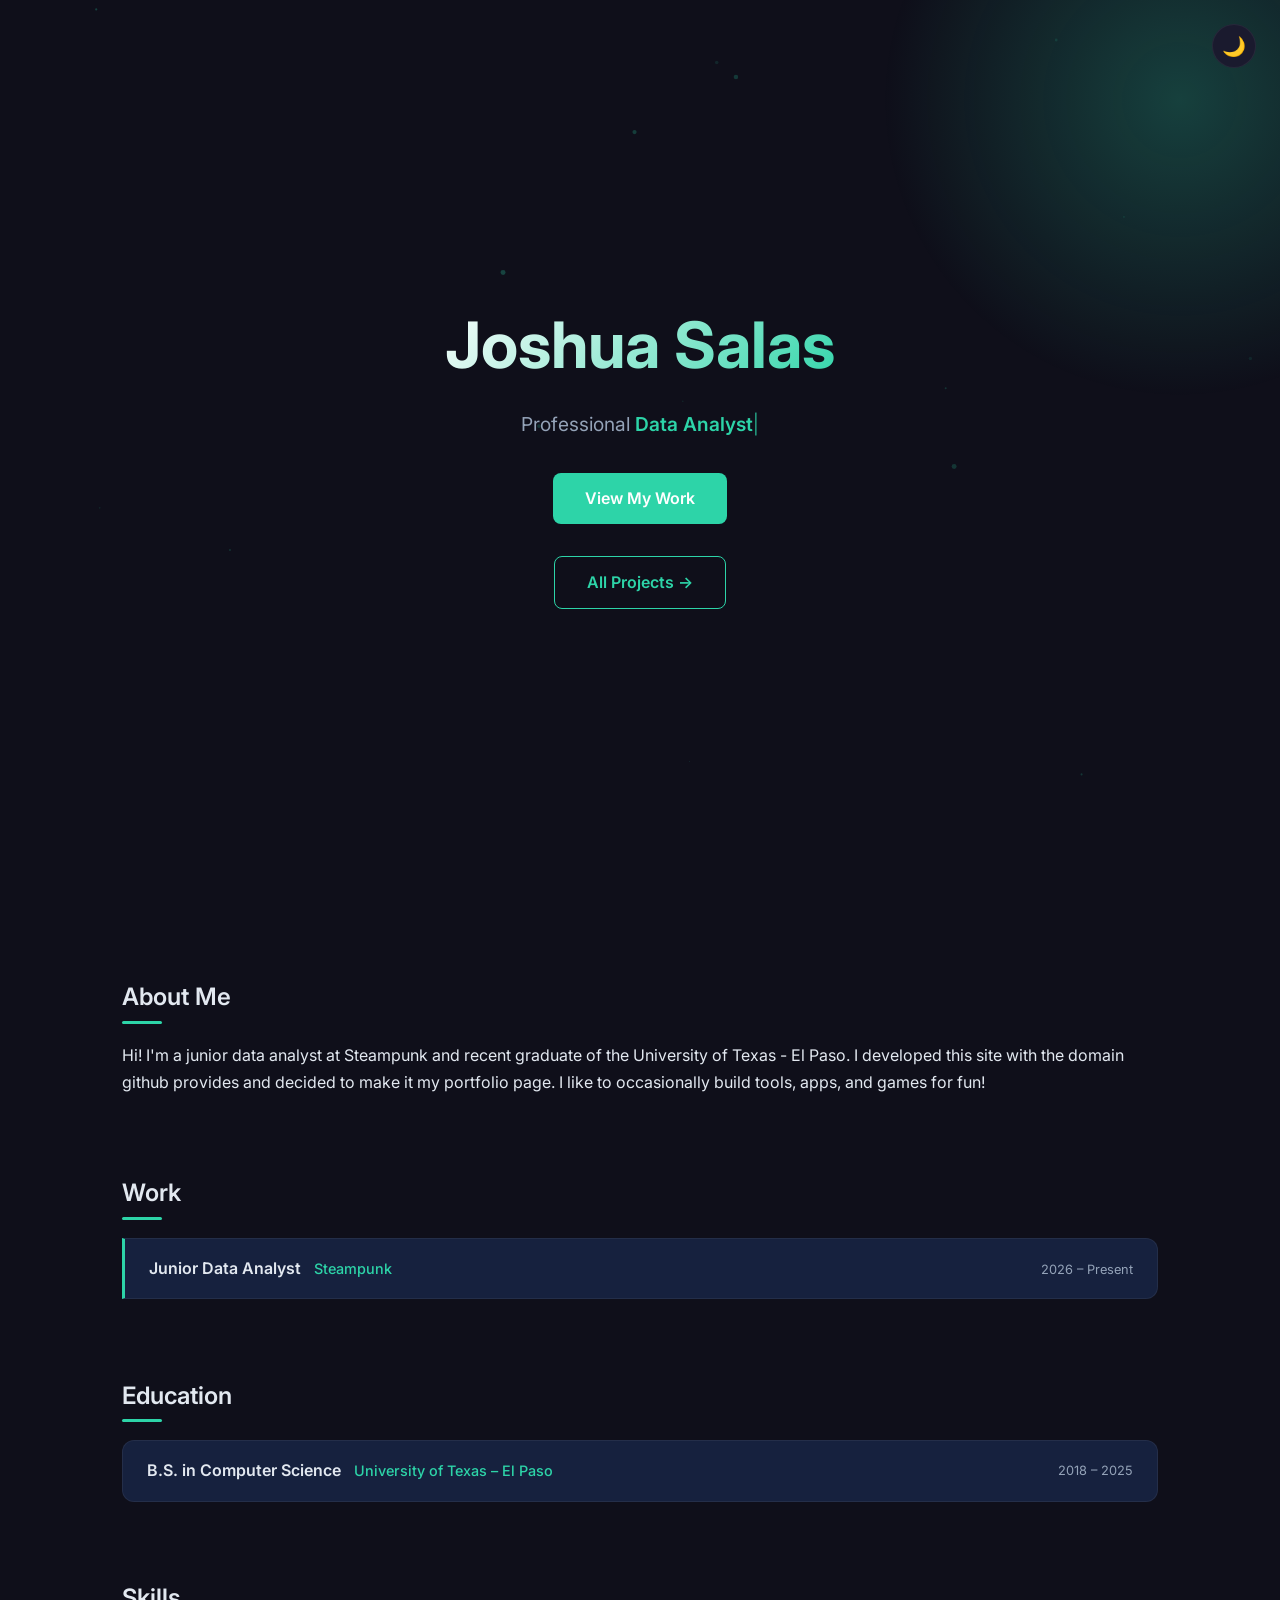
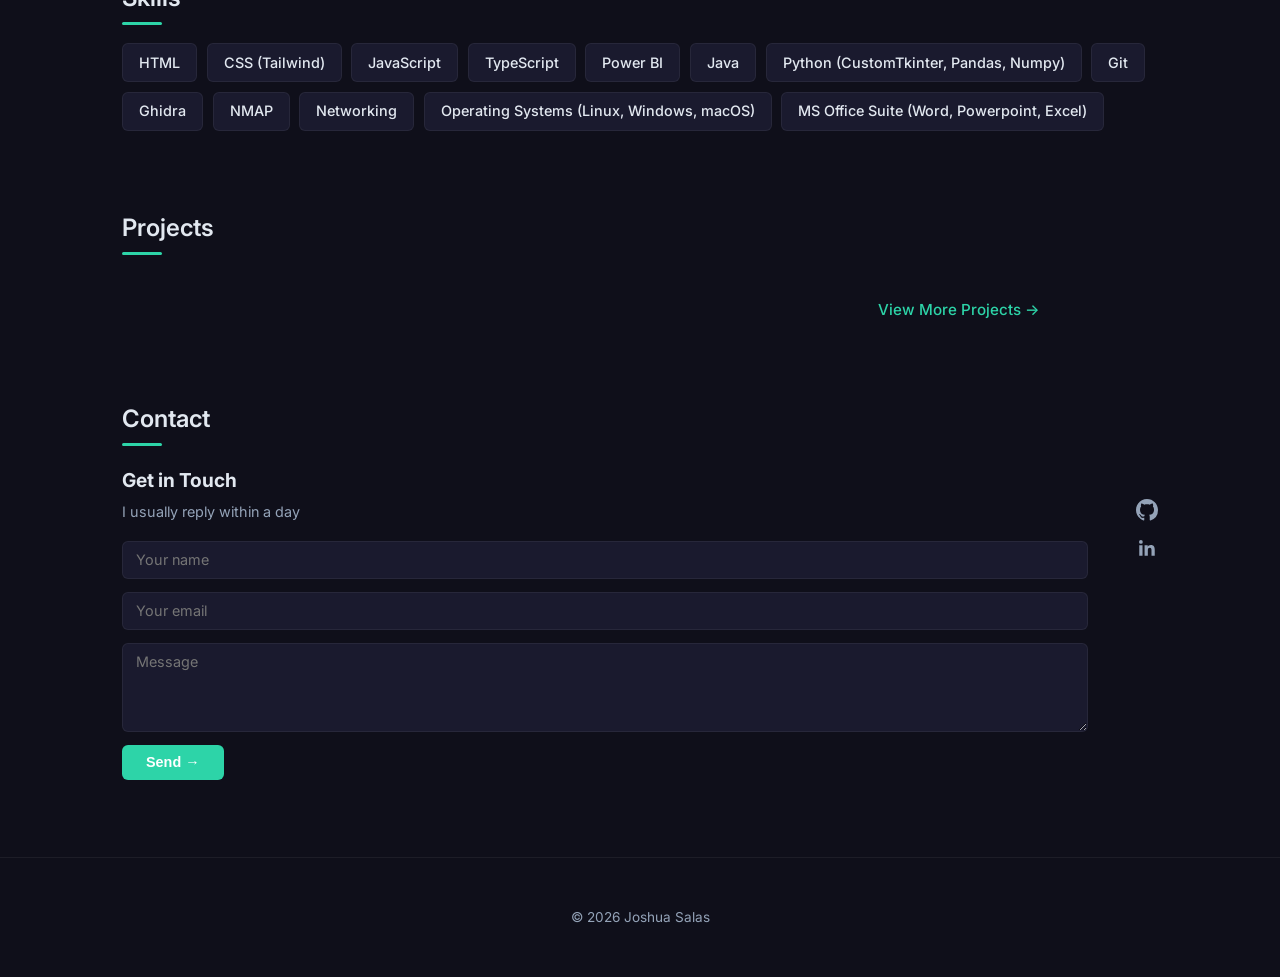
==== commit be289e8b: "Details Added more details to the site" ====
--- a/index.html
+++ b/index.html
@@ -40,11 +40,14 @@
             <span class="work-period">2026 – Present</span>
           </div>
           <ul class="work-desc">
-            <li>Developed tools and propose systems that increase organizational efficiency.</li>
             <li>Created data visualization dashboards with Power BI that allowed for better time and task management 
-            in my department.</li>
+            in mine and other departments.</li>
             <li>Worked on the frontend of a company dashboard to locate documents and view the progress of new hires
             and other employees.</li>
+            <li>Developed a tool that reduced report time to 1-2 hours, down from 6+ hours.</li>
+            <li>Developed a python script that automated a report for another department.</li>
+            <li>Consistently in Top 2 in department across all metrics. (reports and daily duty contributions)</li>
+            <li>Consistently contributing, seeking out, and cross collaborating on projects between departments.</li>
           </ul>
           
         </div>   
@@ -61,11 +64,17 @@
             <span class="edu-school">University of Texas – El Paso</span>
             
             <span class="edu-period">2018 – 2025</span>
-            <span class="edu-icon">▸</span>
+            
           </div>
           <div class="edu-body">
             <p class="edu-minor">Minor in Mathematics</p>
-            <p>Relevant coursework, honors, or a short note about your focus area.</p>
+            <ul class="edu-activities">
+              <li>Association of Computing Machinery - Member</li>
+              <li>Coding Interview Club - Member</li>
+              <li>Bandit Game Studio - Member</li>
+              
+
+            </ul>
           </div>
         </div>
         
@@ -84,6 +93,11 @@
         <span>Java</span>
         <span>Python (CustomTkinter, Pandas, Numpy)</span>
         <span>Git</span>
+        <span>Ghidra</span>
+        <span>NMAP</span>
+        <span>Networking</span>
+        <span>Operating Systems (Linux, Windows, macOS)</span>
+        <span>MS Office Suite (Word, Powerpoint, Excel)</span>
       </div>
     </section>
 
--- a/style.css
+++ b/style.css
@@ -132,6 +132,8 @@
   text-decoration: none;
   font-size: clamp(0.85rem, 1.5vw, 1rem);
   transition: transform 0.2s, box-shadow 0.2s;
+  position: relative;
+  overflow: hidden;
 }
 
 .cta:hover {
@@ -151,6 +153,22 @@
   background: var(--hero-accent);
   color: #fff;
   box-shadow: none;
+}
+
+.cta::after {
+  content: '';
+  position: absolute;
+  inset: 0;
+  background: radial-gradient(circle, rgba(255,255,255,0.3) 0%, transparent 70%);
+  opacity: 0;
+  transform: scale(0);
+  transition: transform 0.5s, opacity 0.5s;
+}
+
+.cta:active::after {
+  opacity: 1;
+  transform: scale(2.5);
+  transition: 0s;
 }
 
 /* --- Layout --- */
@@ -178,11 +196,16 @@
   position: absolute;
   bottom: -6px;
   left: 0;
-  width: 40px;
+  width: 0;
   height: 3px;
   background: var(--accent);
   border-radius: 2px;
-}
+  transition: width 0.4s ease 0.3s;
+}
+
+.reveal.visible h2::after {
+  width: 40px;
+}   
 
 /* --- Reveal Animation --- */
 .reveal {
@@ -211,9 +234,11 @@
   font-size: 0.9rem;
   font-weight: 500;
   transition: border-color 0.2s;
-}
-
-.skills span:hover { border-color: var(--accent); }
+  opacity: 0;
+  transform: translateY(10px);
+  animation: fadeUp 0.4s ease forwards;
+}
+
 
 /* --- Projects Layout --- */
 .projects-layout {
@@ -717,6 +742,14 @@
     padding: 1.5rem;
   }
 
+  /* Stack CTA buttons vertically */
+  header .cta {
+    display: block;
+    width: fit-content;
+    margin-left: 0;
+    margin-top: 1rem;
+  }
+
   .container {
     padding: 0 1.2rem;
   }
@@ -728,6 +761,29 @@
 
   #commits-list {
     max-height: 240px;
+  }
+
+  /* Work & Education headers wrap cleanly */
+  .work-item-header,
+  .edu-header {
+    flex-wrap: wrap;
+    gap: 0.4rem 0.8rem;
+  }
+
+  .work-period,
+  .edu-period {
+    margin-left: 0;
+    width: 100%;
+  }
+
+  .work-item,
+  .edu-item {
+    padding: 0.8rem 1rem;
+  }
+
+  /* Viz card */
+  .viz-card {
+    padding: 1rem;
   }
 
   .contact-wrapper {
@@ -791,9 +847,22 @@
   .project-menu a.active {
     border-color: var(--accent);
   }
+
+  /* README viewer tighter on mobile */
+  .readme-viewer {
+    padding: 1.2rem;
+  }
+
+  .readme-viewer pre {
+    font-size: 0.75rem;
+  }
 }
 
 @media (max-width: 400px) {
+  header h1 {
+    font-size: 1.7rem;
+  }
+
   .project-card {
     padding: 1rem;
   }
@@ -805,6 +874,11 @@
   .contact-form button {
     width: 100%;
     align-self: stretch;
+  }
+
+  .work-item-header,
+  .edu-header {
+    font-size: 0.9rem;
   }
 }   
 
@@ -988,4 +1062,15 @@
   background: var(--accent);
   z-index: 200;
   transition: width 0.1s linear;
+}   
+
+.edu-activities {
+  padding-left: 1.2rem;
+  margin-top: 0.5rem;
+  font-size: 0.9rem;
+  color: var(--text-muted);
+}
+
+.edu-activities li {
+  margin-bottom: 0.3rem;
 }   
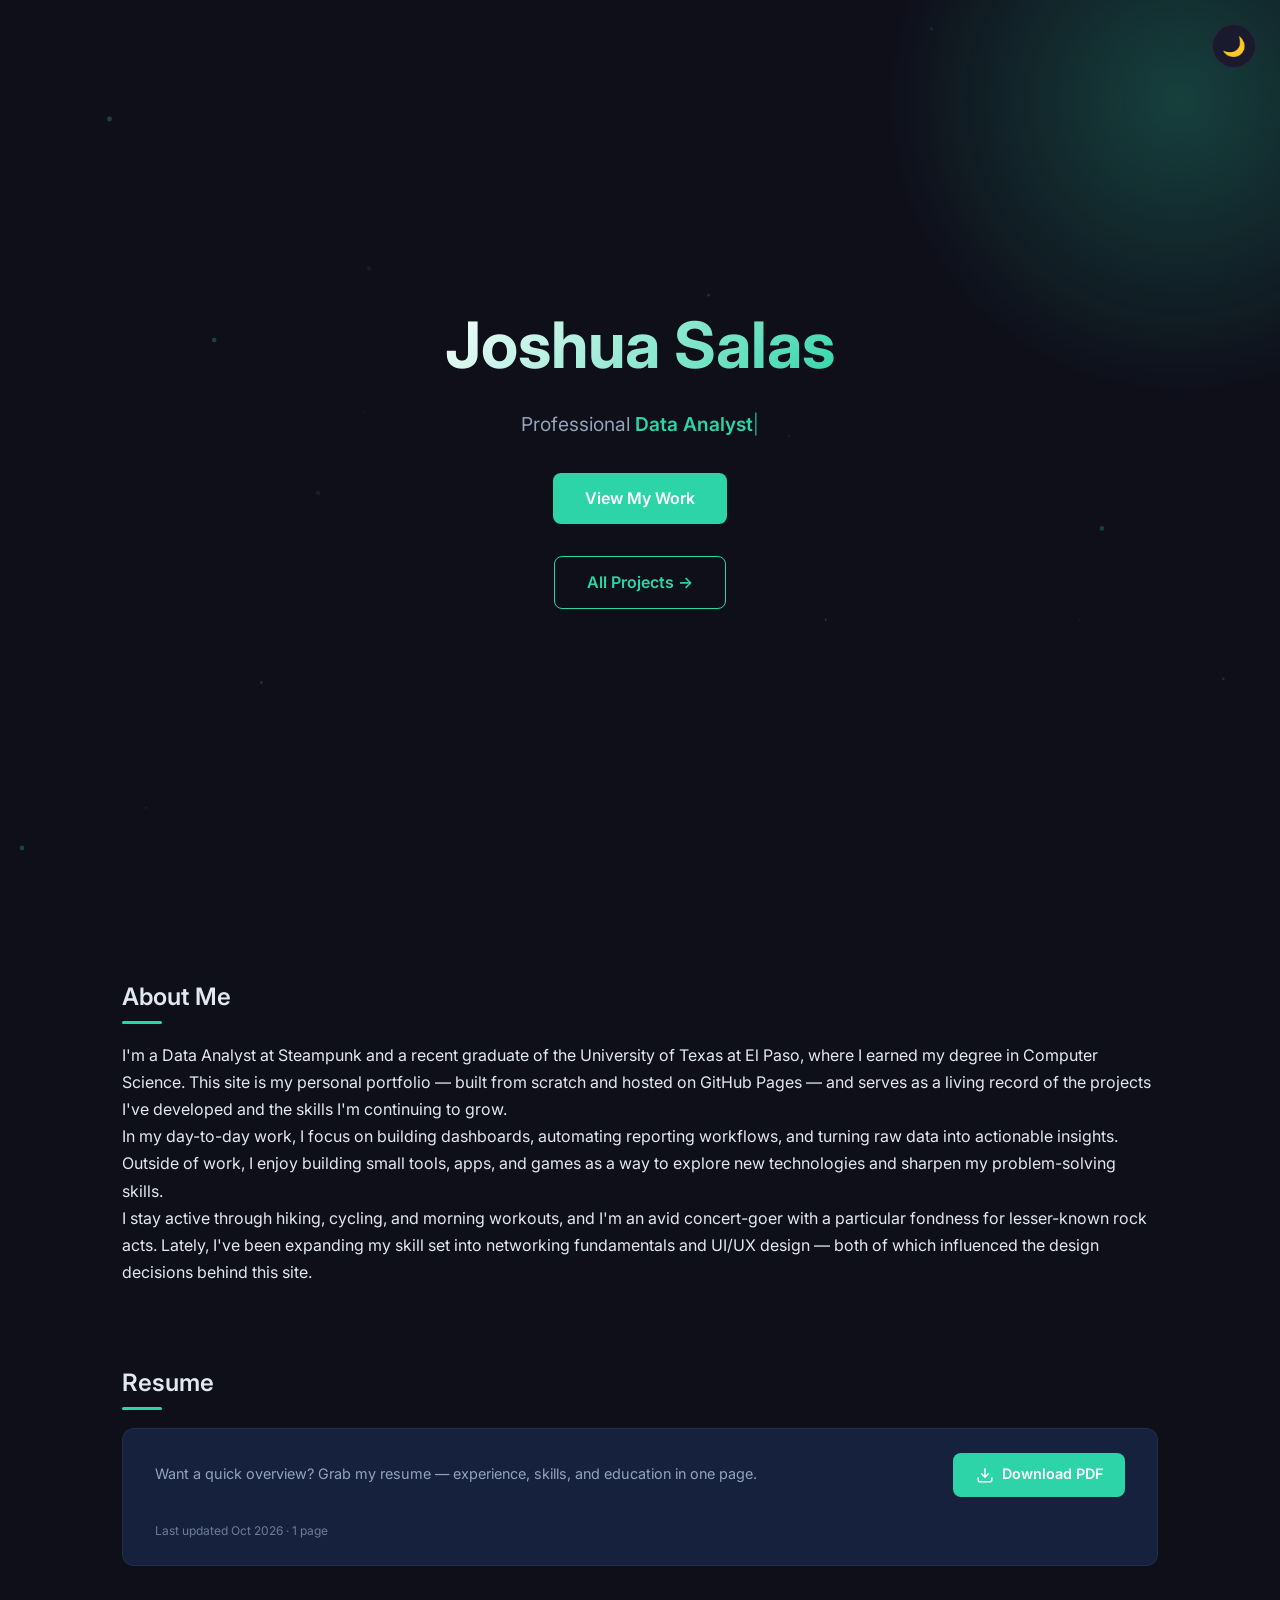
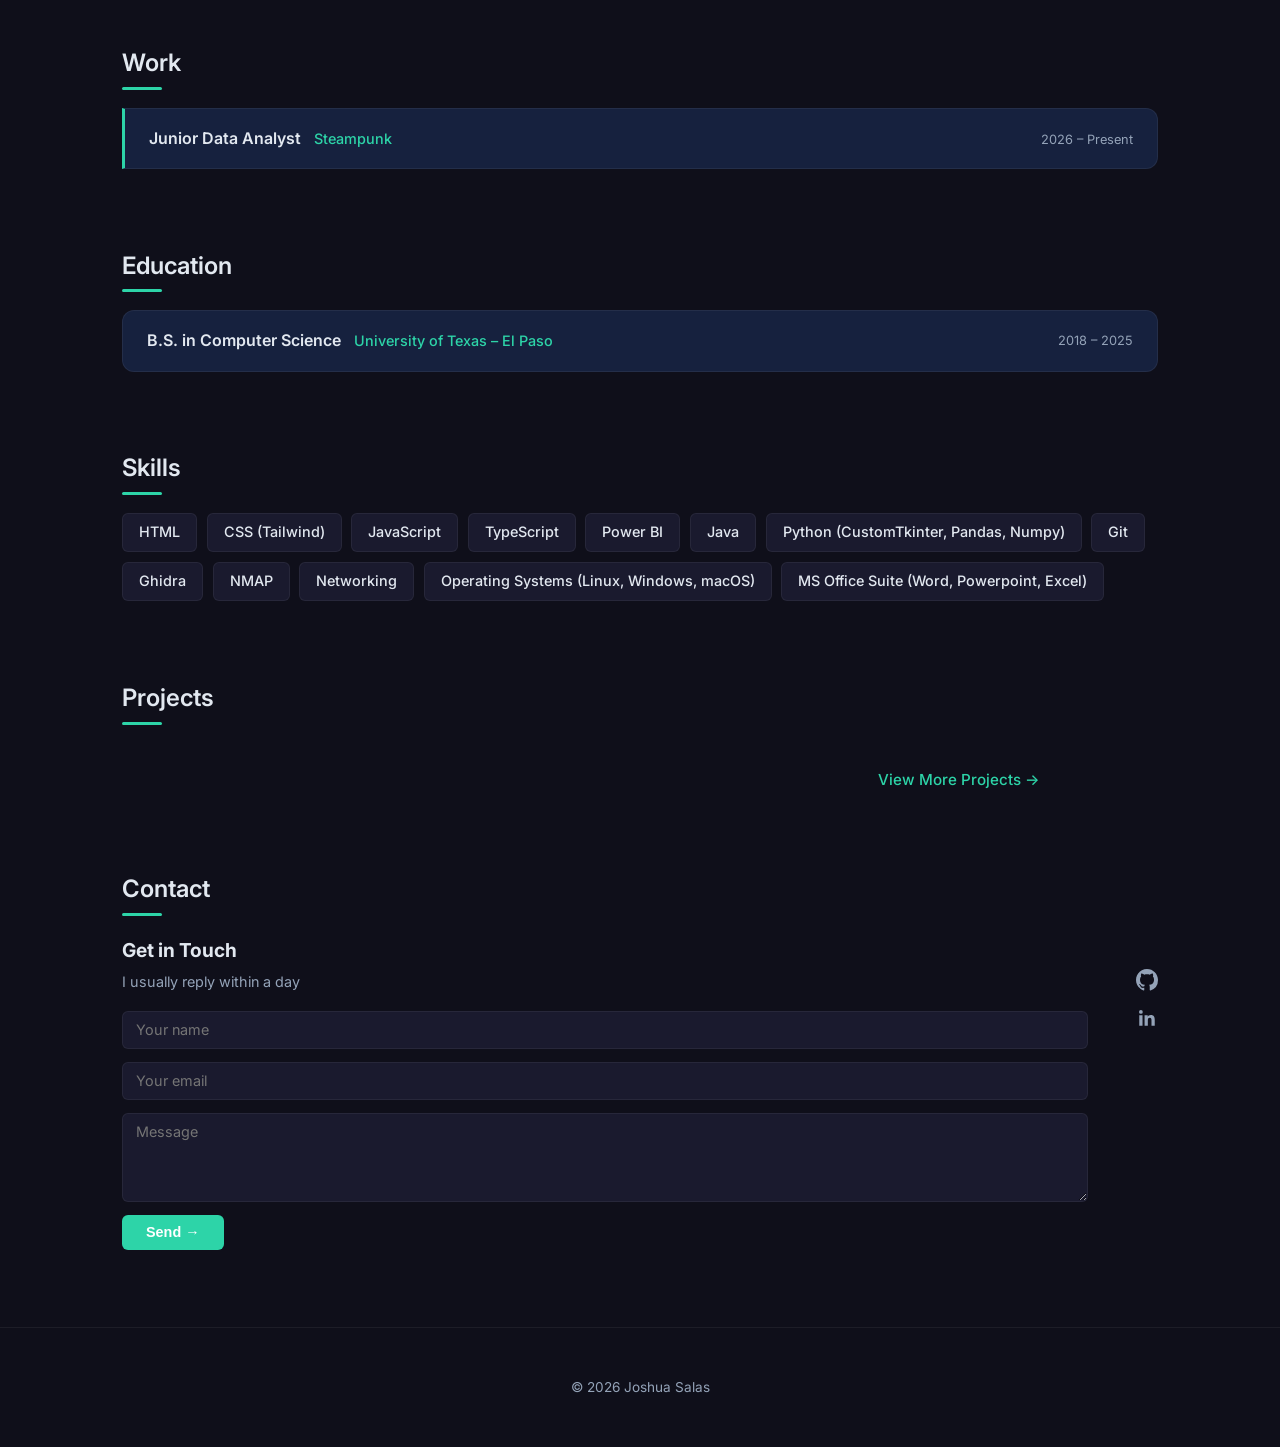
==== commit 604cd4d7: "Information Changed the formating and added more information to work and education" ====
--- a/index.html
+++ b/index.html
@@ -24,11 +24,25 @@
 
     <section>
       <h2>About Me</h2>
-      <p>Hi! I'm a junior data analyst at Steampunk and recent graduate of the University of Texas - El Paso. I developed
-        this site with the domain github provides and decided to make it my portfolio page. I like to occasionally build
-        tools, apps, and games for fun!  
-      </p>
+      <p>I'm a Data Analyst at Steampunk and a recent graduate of the University of Texas at El Paso, where I earned my degree in Computer Science. This site is my personal portfolio — built from scratch and hosted on GitHub Pages — and serves as a living record of the projects I've developed and the skills I'm continuing to grow.</p>
+      <p>In my day-to-day work, I focus on building dashboards, automating reporting workflows, and turning raw data into actionable insights. Outside of work, I enjoy building small tools, apps, and games as a way to explore new technologies and sharpen my problem-solving skills.</p>
+      <p>I stay active through hiking, cycling, and morning workouts, and I'm an avid concert-goer with a particular fondness for lesser-known rock acts. Lately, I've been expanding my skill set into networking fundamentals and UI/UX design — both of which influenced the design decisions behind this site.</p>
+</section>
     </section>
+
+    <section>
+      <h2>Resume</h2>
+      <div class="resume-card">
+        <p>Want a quick overview? Grab my resume — experience, skills, and education in one page.</p>
+        <a href="resume.pdf" class="resume-btn" download>
+          <svg width="18" height="18" viewBox="0 0 24 24" fill="none" stroke="currentColor" stroke-width="2">
+            <path d="M21 15v4a2 2 0 01-2 2H5a2 2 0 01-2-2v-4M7 10l5 5 5-5M12 15V3"/>
+          </svg>
+          Download PDF
+        </a>
+        <span class="resume-meta">Last updated Oct 2026 · 1 page</span>
+      </div>
+    </section>   
 
     <section>
       <h2>Work</h2>
@@ -40,14 +54,12 @@
             <span class="work-period">2026 – Present</span>
           </div>
           <ul class="work-desc">
-            <li>Created data visualization dashboards with Power BI that allowed for better time and task management 
-            in mine and other departments.</li>
-            <li>Worked on the frontend of a company dashboard to locate documents and view the progress of new hires
-            and other employees.</li>
-            <li>Developed a tool that reduced report time to 1-2 hours, down from 6+ hours.</li>
-            <li>Developed a python script that automated a report for another department.</li>
-            <li>Consistently in Top 2 in department across all metrics. (reports and daily duty contributions)</li>
-            <li>Consistently contributing, seeking out, and cross collaborating on projects between departments.</li>
+            <li>Built interactive Power BI dashboards that improved time and task management across multiple departments.</li>
+            <li>Developed the frontend of an internal HR dashboard for document retrieval and new-hire progress tracking.</li>
+            <li>Engineered a reporting tool that reduced generation time from 6+ hours to 1–2 hours (a 70%+ improvement).</li>
+            <li>Automated a recurring cross-departmental report using Python, eliminating manual effort entirely.</li>
+            <li>Ranked in the top 2 of the department across all performance metrics, including report output and daily contributions.</li>
+            <li>Initiated and contributed to cross-departmental projects, proactively identifying opportunities for collaboration.</li>
           </ul>
           
         </div>   
--- a/style.css
+++ b/style.css
@@ -760,7 +760,7 @@
   }
 
   #commits-list {
-    max-height: 240px;
+    max-height: 180px;
   }
 
   /* Work & Education headers wrap cleanly */
@@ -822,6 +822,7 @@
 
   .projects-page {
     grid-template-columns: 1fr;
+    padding-right: 0.5rem;
   }
 
   .project-menu {
@@ -850,11 +851,33 @@
 
   /* README viewer tighter on mobile */
   .readme-viewer {
-    padding: 1.2rem;
+    padding: 1rem;
+    min-height: 200px;
+    font-size: 0.85rem;
   }
 
   .readme-viewer pre {
-    font-size: 0.75rem;
+    font-size: 0.7rem;
+    padding: 0.6rem;
+  }
+
+    /* Commits panel smaller on mobile */
+  .commits-panel {
+    padding: 0.8rem;
+  }
+
+  .commit-item {
+    margin-bottom: 0.5rem;
+    padding: 0.4rem 0.6rem;
+    font-size: 0.7rem;
+  }
+
+  .commit-msg {
+    font-size: 0.7rem;
+  }
+
+  .commit-meta {
+    font-size: 0.65rem;
   }
 }
 
@@ -868,7 +891,8 @@
   }
 
   .commit-item {
-    padding: 0.5rem 0.6rem;
+    padding: 0.3rem 0.5rem;
+    font-size: 0.65rem;
   }
 
   .contact-form button {
@@ -880,6 +904,21 @@
   .edu-header {
     font-size: 0.9rem;
   }
+
+  .readme-viewer {
+    padding: 0.8rem;
+    min-height: 150px;
+    font-size: 0.8rem;
+  }
+ 
+  #commits-list {
+    max-height: 140px;
+  }
+
+.commit-item {
+  padding: 0.3rem 0.5rem;
+  font-size: 0.65rem;
+}   
 }   
 
 .work-experience {
@@ -1073,4 +1112,48 @@
 
 .edu-activities li {
   margin-bottom: 0.3rem;
+}   
+
+.resume-card {
+  background: var(--card);
+  border: 1px solid var(--border);
+  border-radius: 12px;
+  padding: 1.5rem 2rem;
+  display: flex;
+  align-items: center;
+  gap: 1.5rem;
+  flex-wrap: wrap;
+}
+
+.resume-card p {
+  flex: 1;
+  min-width: 200px;
+  color: var(--text-muted);
+  font-size: 0.9rem;
+}
+
+.resume-btn {
+  display: inline-flex;
+  align-items: center;
+  gap: 0.5rem;
+  background: var(--accent);
+  color: #fff;
+  padding: 0.6rem 1.4rem;
+  border-radius: 8px;
+  font-weight: 600;
+  font-size: 0.9rem;
+  text-decoration: none;
+  transition: transform 0.2s, box-shadow 0.2s;
+}
+
+.resume-btn:hover {
+  transform: translateY(-2px);
+  box-shadow: 0 6px 20px var(--accent-glow);
+}
+
+.resume-meta {
+  width: 100%;
+  font-size: 0.75rem;
+  color: var(--text-muted);
+  opacity: 0.7;
 }   
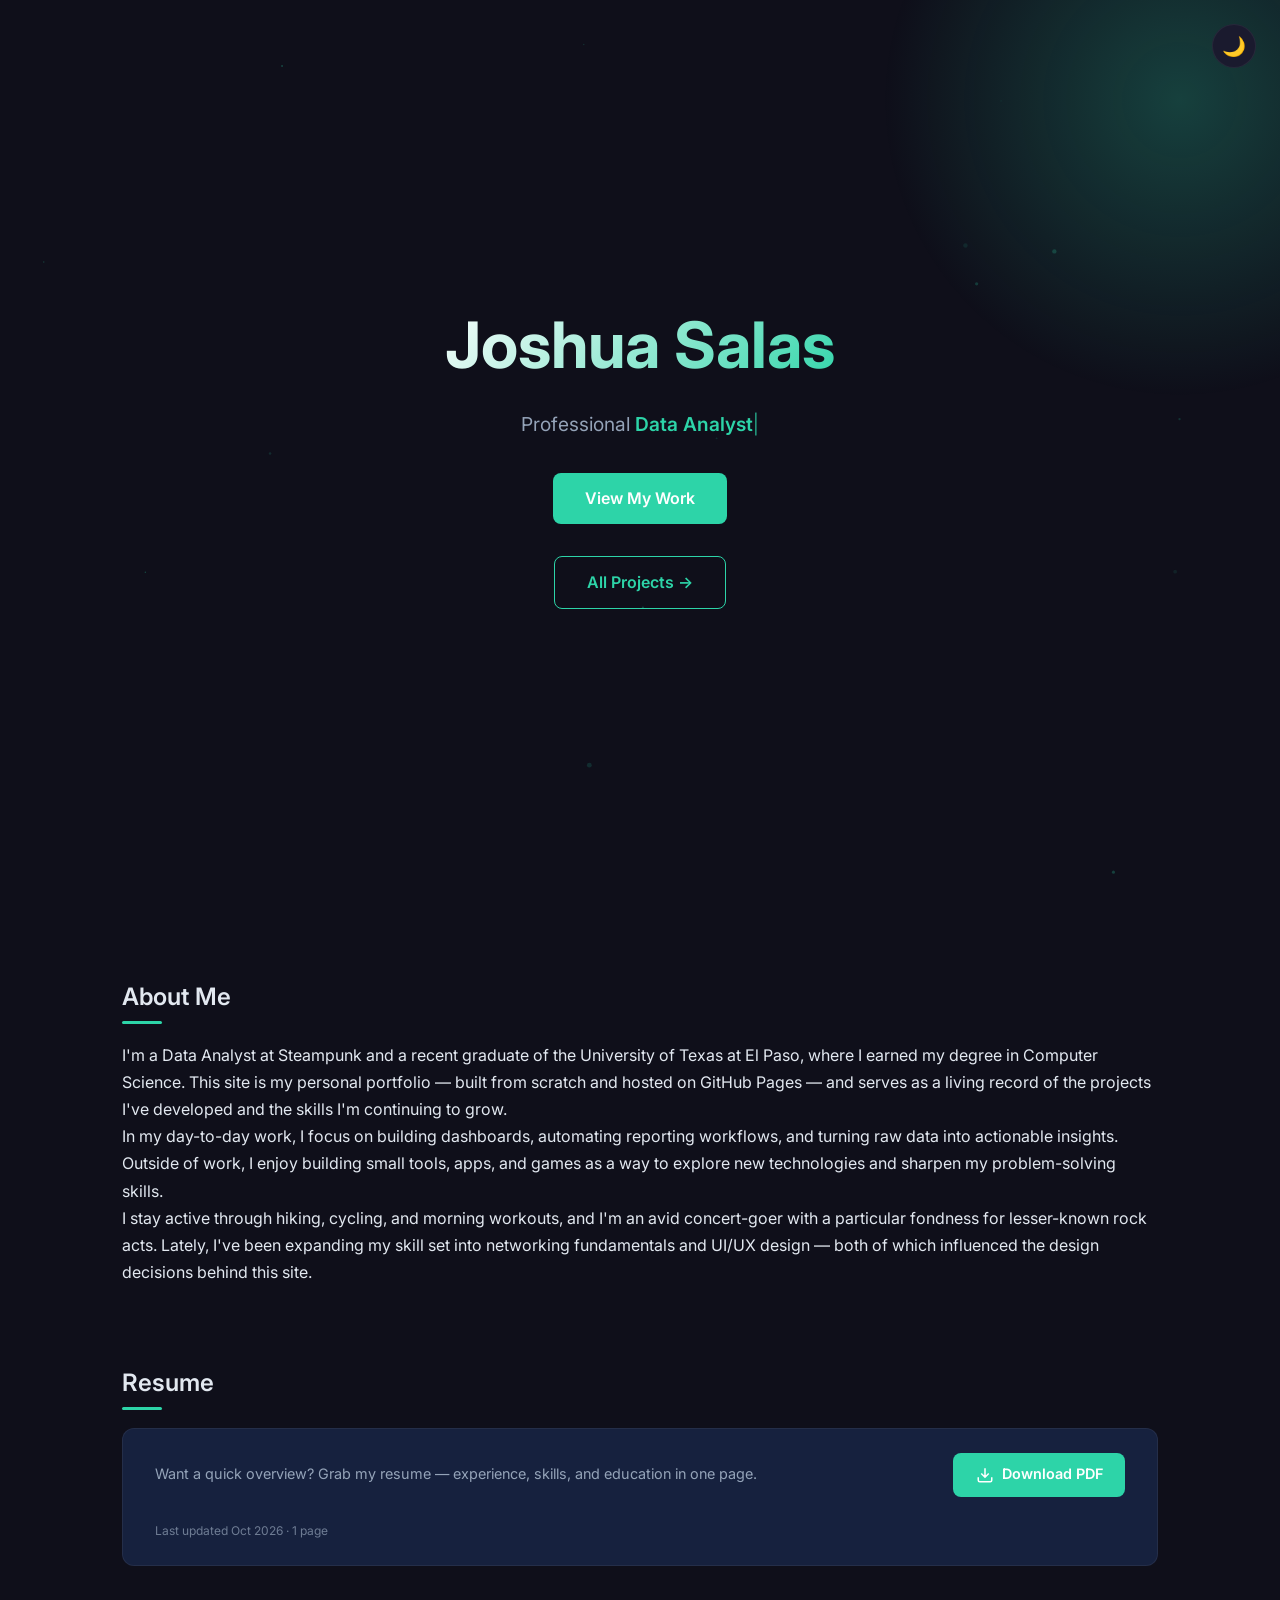
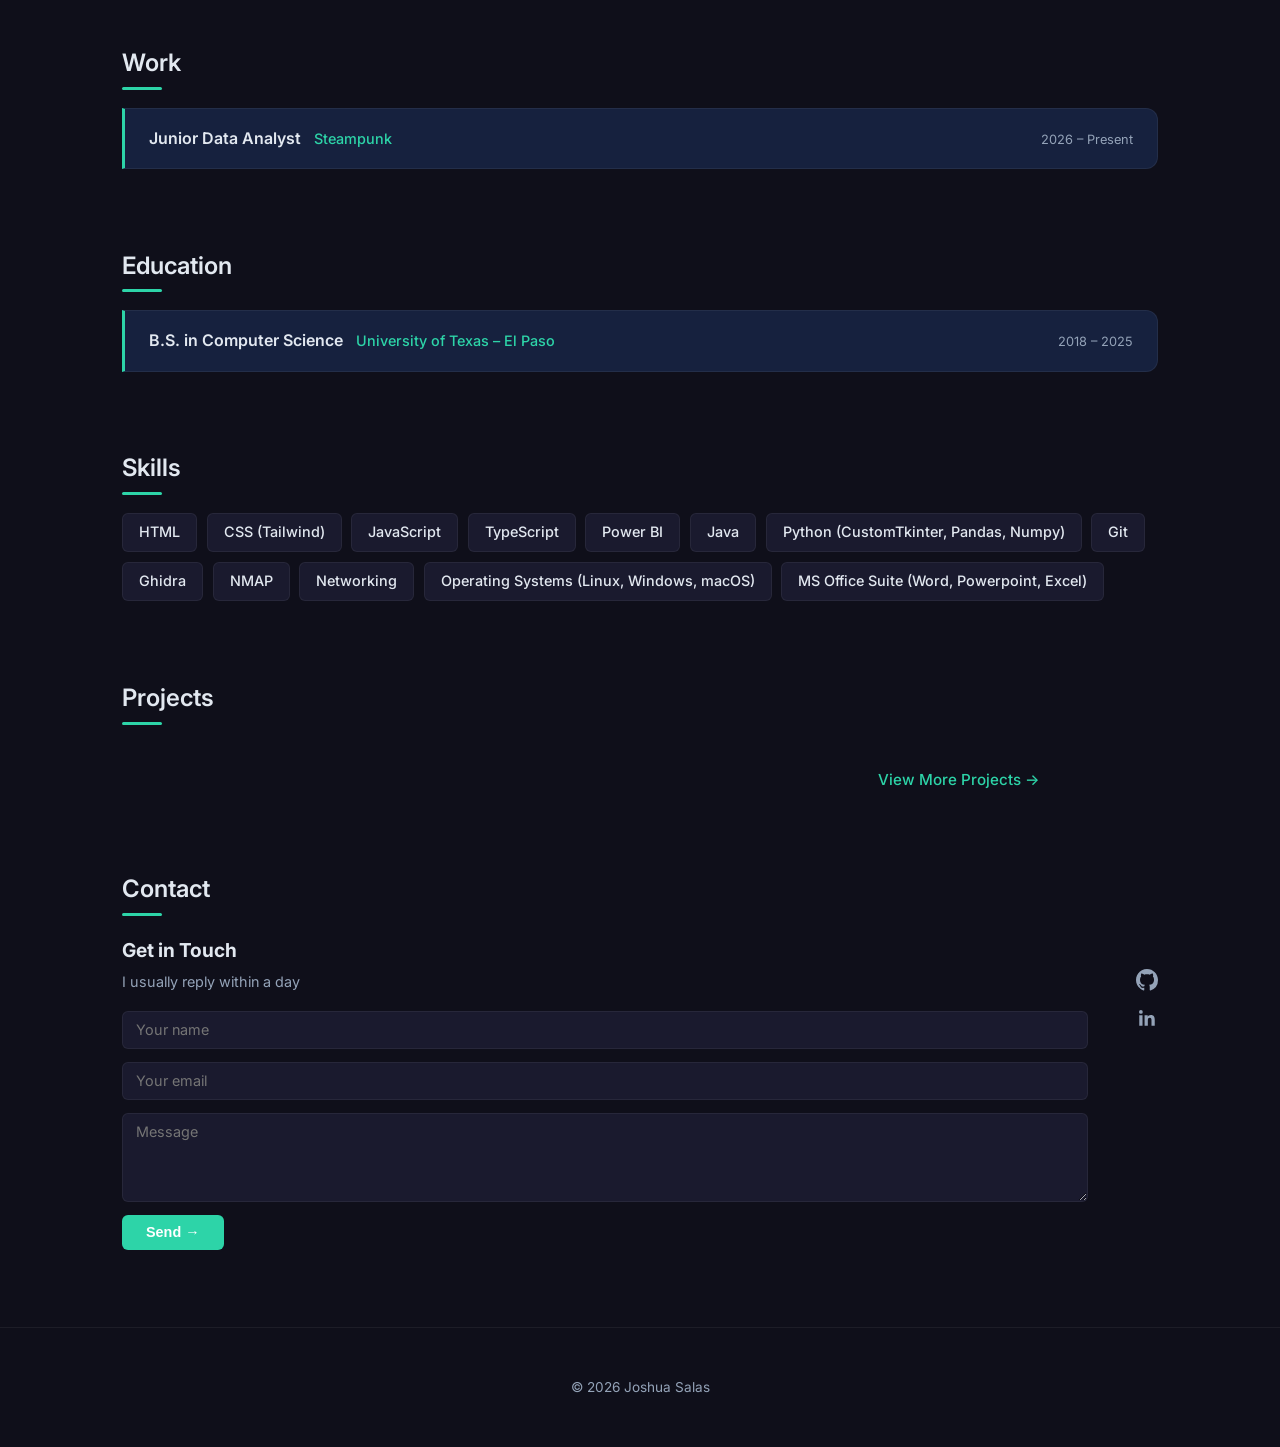
==== commit 161d9fc5: "fixed fixed up the mobile view and the work experience cards" ====
--- a/index.html
+++ b/index.html
@@ -69,16 +69,16 @@
 
     <section>
       <h2>Education</h2>
-      <div class="edu-list">
-        <div class="edu-item">
-          <div class="edu-header">
-            <span class="edu-degree">B.S. in Computer Science</span>
-            <span class="edu-school">University of Texas – El Paso</span>
+      <div class="work-experience">
+        <div class="work-item">
+          <div class="work-item-header">
+            <span class="work-role">B.S. in Computer Science</span>
+            <span class="work-company">University of Texas – El Paso</span>
             
-            <span class="edu-period">2018 – 2025</span>
+            <span class="work-period">2018 – 2025</span>
             
           </div>
-          <div class="edu-body">
+          <div class="work-desc">
             <p class="edu-minor">Minor in Mathematics</p>
             <ul class="edu-activities">
               <li>Association of Computing Machinery - Member</li>
--- a/style.css
+++ b/style.css
@@ -822,7 +822,7 @@
 
   .projects-page {
     grid-template-columns: 1fr;
-    padding-right: 0.5rem;
+    padding-right: 1rem;
   }
 
   .project-menu {
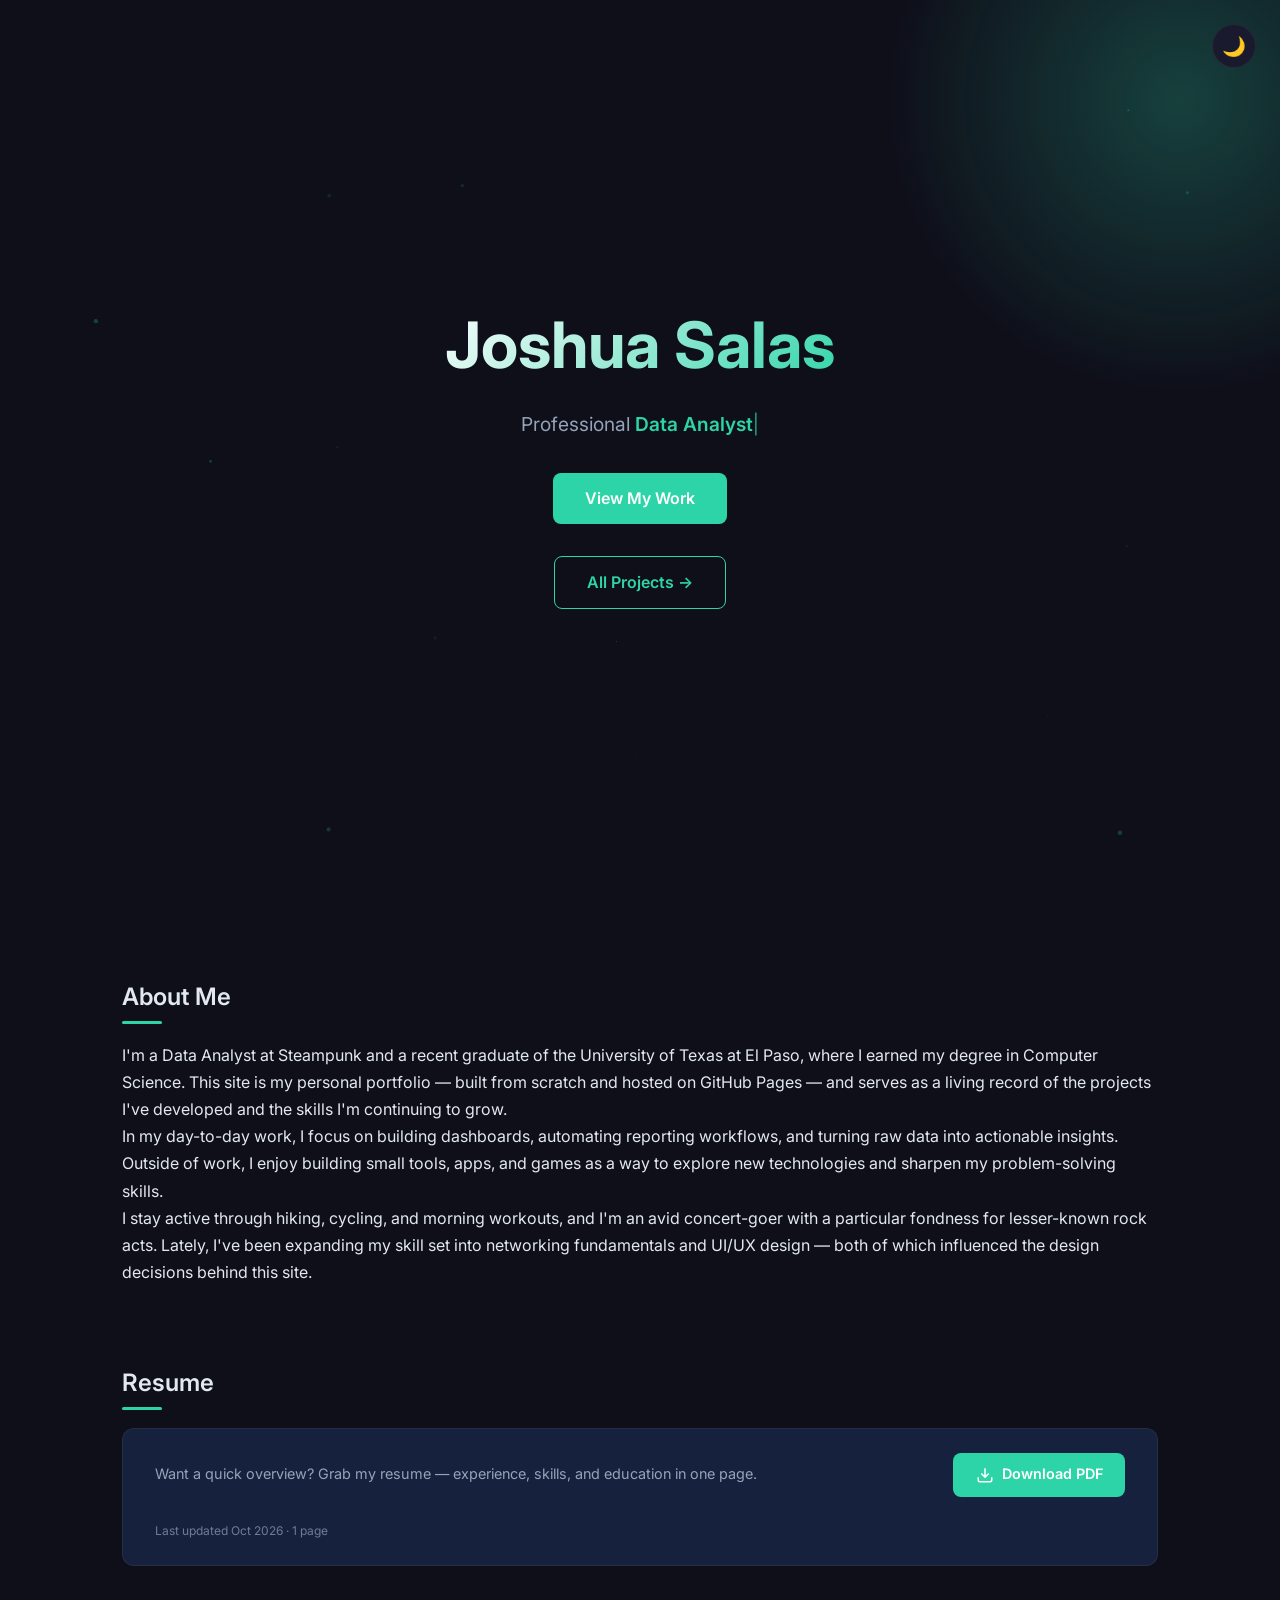
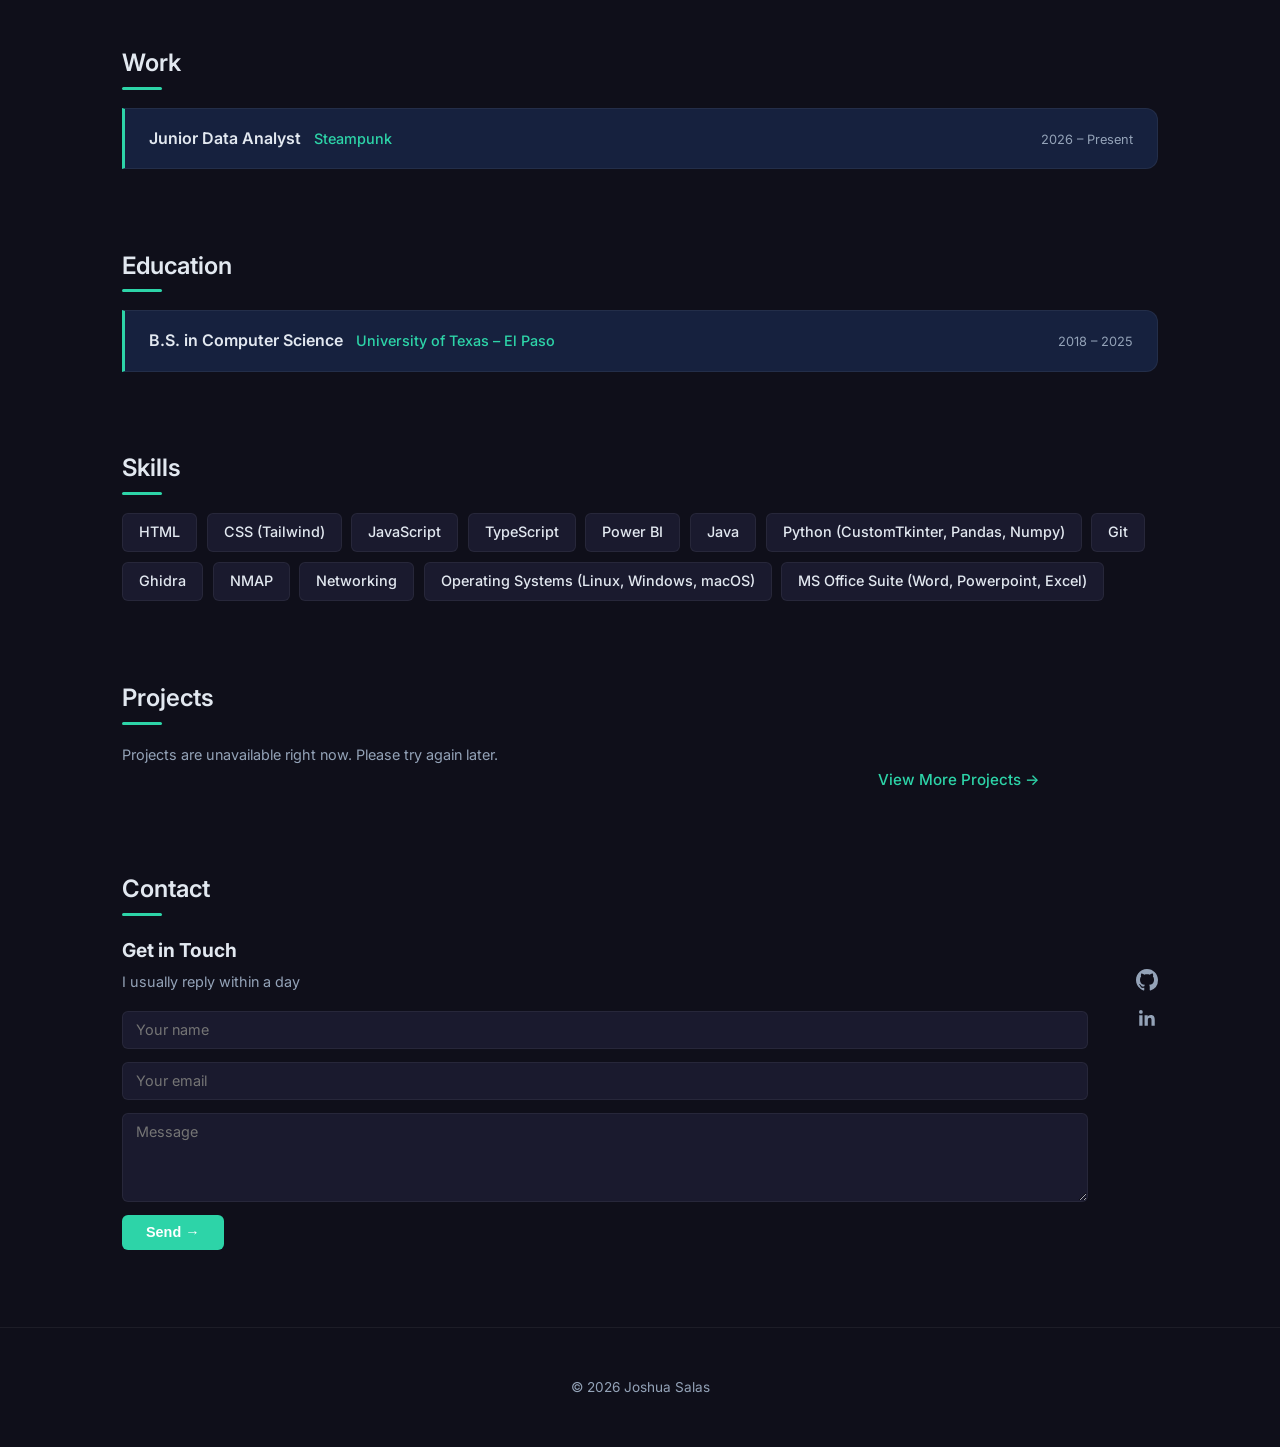
==== commit ad8027ff: "update updated functionality of projects.html added another repo to projects" ====
--- a/index.html
+++ b/index.html
@@ -27,7 +27,6 @@
       <p>I'm a Data Analyst at Steampunk and a recent graduate of the University of Texas at El Paso, where I earned my degree in Computer Science. This site is my personal portfolio — built from scratch and hosted on GitHub Pages — and serves as a living record of the projects I've developed and the skills I'm continuing to grow.</p>
       <p>In my day-to-day work, I focus on building dashboards, automating reporting workflows, and turning raw data into actionable insights. Outside of work, I enjoy building small tools, apps, and games as a way to explore new technologies and sharpen my problem-solving skills.</p>
       <p>I stay active through hiking, cycling, and morning workouts, and I'm an avid concert-goer with a particular fondness for lesser-known rock acts. Lately, I've been expanding my skill set into networking fundamentals and UI/UX design — both of which influenced the design decisions behind this site.</p>
-</section>
     </section>
 
     <section>
--- a/style.css
+++ b/style.css
@@ -259,7 +259,6 @@
   border: 1px solid var(--border);
   border-radius: 12px;
   padding: clamp(1.2rem, 2.5vw, 1.5rem);
-  position: relative;
   transition: transform 0.2s, border-color 0.2s;
 }
 
@@ -274,6 +273,16 @@
   color: var(--accent);
 }
 
+.project-link {
+  color: inherit;
+  text-decoration: none;
+}
+
+.project-link:hover,
+.project-link:focus-visible {
+  text-decoration: underline;
+}
+
 .project-card p {
   color: var(--text-muted);
   font-size: 0.95rem;
@@ -287,13 +296,23 @@
   font-weight: 500;
   border-bottom: 1px solid var(--accent);
   padding-bottom: 2px;
-}
-
-.card-overlay {
-  position: absolute;
-  inset: 0;
-  z-index: 1;
   text-decoration: none;
+}
+
+.project-links {
+  display: flex;
+  flex-wrap: wrap;
+  gap: 0 1rem;
+}
+
+.project-links .view-link:hover,
+.project-links .view-link:focus-visible {
+  color: var(--accent);
+}
+
+.content-status {
+  color: var(--text-muted);
+  font-size: 0.9rem;
 }
 
 .repo-stats {
@@ -615,10 +634,11 @@
   border-radius: 12px;
   padding: 2rem;
   min-height: 400px;
+  min-width: 0;
   line-height: 1.7;
   font-size: 0.95rem;
   color: var(--text);
-  
+  overflow-wrap: anywhere;
 }
 
 .readme-placeholder {
@@ -639,6 +659,8 @@
   font-weight: 600;
 }
 
+.readme-viewer > :first-child { margin-top: 0; }
+
 .readme-viewer h1 { font-size: 1.6rem; }
 .readme-viewer h2 { font-size: 1.3rem; border-bottom: 1px solid var(--border); padding-bottom: 0.3rem; }
 .readme-viewer h3 { font-size: 1.1rem; }
@@ -667,16 +689,19 @@
   border-radius: 8px;
   padding: 1rem;
   overflow-x: auto;
+  max-width: 100%;
   margin-bottom: 1rem;
 }
 
 .readme-viewer pre code {
   background: none;
   padding: 0;
+  white-space: pre;
 }
 
 .readme-viewer img {
   max-width: 100%;
+  height: auto;
   border-radius: 8px;
   margin: 1rem 0;
 }
@@ -689,7 +714,10 @@
 .readme-viewer a:hover { text-decoration: underline; }
 
 .readme-viewer table {
+  display: block;
   width: 100%;
+  max-width: 100%;
+  overflow-x: auto;
   border-collapse: collapse;
   margin-bottom: 1rem;
   font-size: 0.9rem;
@@ -721,7 +749,7 @@
 }
 
 /* --- Mobile --- */
-@media (max-width: 1100px) {
+@media (max-width: 900px) {
   .projects-page {
     grid-template-columns: 220px 1fr;
   }
@@ -739,19 +767,34 @@
 @media (max-width: 768px) {
   header {
     min-height: 80vh;
-    padding: 1.5rem;
+    min-height: 80svh;
+    padding: 5rem 1.25rem 2rem;
+  }
+
+  .page-header {
+    min-height: auto;
+    padding: 5rem 1rem 2rem;
   }
 
   /* Stack CTA buttons vertically */
   header .cta {
     display: block;
     width: fit-content;
-    margin-left: 0;
+    max-width: 100%;
     margin-top: 1rem;
   }
 
+  .page-header .cta {
+    margin-top: 1rem;
+    white-space: nowrap;
+  }
+
   .container {
-    padding: 0 1.2rem;
+    padding: 0 1rem;
+  }
+
+  section {
+    margin: 3rem 0;
   }
 
   .skills span {
@@ -761,29 +804,6 @@
 
   #commits-list {
     max-height: 180px;
-  }
-
-  /* Work & Education headers wrap cleanly */
-  .work-item-header,
-  .edu-header {
-    flex-wrap: wrap;
-    gap: 0.4rem 0.8rem;
-  }
-
-  .work-period,
-  .edu-period {
-    margin-left: 0;
-    width: 100%;
-  }
-
-  .work-item,
-  .edu-item {
-    padding: 0.8rem 1rem;
-  }
-
-  /* Viz card */
-  .viz-card {
-    padding: 1rem;
   }
 
   .contact-wrapper {
@@ -821,17 +841,29 @@
   }
 
   .projects-page {
-    grid-template-columns: 1fr;
-    padding-right: 1rem;
+    grid-template-columns: minmax(0, 1fr);
+    min-width: 0;
+    margin: 2rem 0;
+  }
+
+  .projects-layout {
+    gap: 0.75rem;
+  }
+
+  .view-more {
+    margin-top: 0;
+    padding: 0.5rem 0;
   }
 
   .project-menu {
     position: static;
     display: flex;
+    min-width: 0;
     gap: 0.4rem;
     overflow-x: auto;
     padding: 0.8rem;
     scrollbar-width: none;
+    scroll-snap-type: x proximity;
   }
 
   .project-menu::-webkit-scrollbar { display: none; }
@@ -843,6 +875,7 @@
     border: 1px solid var(--border);
     border-radius: 20px;
     padding: 0.4rem 1rem;
+    scroll-snap-align: start;
   }
 
   .project-menu a.active {
@@ -856,12 +889,19 @@
     font-size: 0.85rem;
   }
 
+  .readme-viewer h1 {
+    font-size: 1.4rem;
+  }
+
+  .readme-viewer h2 {
+    font-size: 1.2rem;
+  }
+
   .readme-viewer pre {
-    font-size: 0.7rem;
+    font-size: 0.75rem;
     padding: 0.6rem;
   }
 
-    /* Commits panel smaller on mobile */
   .commits-panel {
     padding: 0.8rem;
   }
@@ -879,15 +919,33 @@
   .commit-meta {
     font-size: 0.65rem;
   }
+
 }
 
 @media (max-width: 400px) {
   header h1 {
-    font-size: 1.7rem;
+    font-size: 1.8rem;
+  }
+
+  .container {
+    padding: 0 0.85rem;
+  }
+
+  .projects-page {
+    gap: 0.75rem;
   }
 
   .project-card {
     padding: 1rem;
+  }
+
+  .readme-viewer {
+    padding: 0.85rem;
+  }
+
+  .project-menu a {
+    padding: 0.4rem 0.8rem;
+    font-size: 0.82rem;
   }
 
   .commit-item {
@@ -900,25 +958,11 @@
     align-self: stretch;
   }
 
-  .work-item-header,
-  .edu-header {
-    font-size: 0.9rem;
-  }
-
-  .readme-viewer {
-    padding: 0.8rem;
-    min-height: 150px;
-    font-size: 0.8rem;
-  }
- 
+
+
   #commits-list {
     max-height: 140px;
   }
-
-.commit-item {
-  padding: 0.3rem 0.5rem;
-  font-size: 0.65rem;
-}   
 }   
 
 .work-experience {
@@ -983,92 +1027,10 @@
   margin-bottom: 0.3rem;
 }   
 
-.work-icon {
-  font-size: 0.8rem;
-  color: var(--text-muted);
-  transition: transform 0.3s ease;
-}
-
-.work-item.open .work-icon {
-  transform: rotate(90deg);
-}   
-
 .work-item.closed .work-desc {
   max-height: 0 !important;
   margin-top: 0 !important;
   opacity: 0 !important;
-}   
-
-.edu-list {
-  display: grid;
-  gap: 0.6rem;
-}
-
-.edu-item {
-  background: var(--card);
-  border: 1px solid var(--border);
-  border-radius: 12px;
-  overflow: hidden;
-  transition: border-color 0.2s;
-}
-
-.edu-item:hover {
-  border-color: var(--accent);
-}
-
-.edu-header {
-  display: flex;
-  align-items: center;
-  gap: 0.8rem;
-  flex-wrap: wrap;
-  padding: 1rem 1.5rem;
-  cursor: pointer;
-  user-select: none;
-}
-
-.edu-degree {
-  font-size: 1rem;
-  font-weight: 600;
-  color: var(--text);
-}
-
-.edu-school {
-  font-size: 0.9rem;
-  color: var(--accent);
-  font-weight: 500;
-}
-
-.edu-period {
-  font-size: 0.8rem;
-  color: var(--text-muted);
-  margin-left: auto;
-}
-
-.edu-icon {
-  font-size: 0.8rem;
-  color: var(--text-muted);
-  transition: transform 0.3s ease;
-}
-
-.edu-item.open .edu-icon {
-  transform: rotate(90deg);
-}
-
-.edu-body {
-  max-height: 0;
-  overflow: hidden;
-  transition: max-height 0.35s ease, padding 0.35s ease, opacity 0.35s ease;
-  opacity: 0;
-  padding: 0 1.5rem;
-  font-size: 0.9rem;
-  color: var(--text-muted);
-  line-height: 1.6;
-}
-
-.edu-item.open .edu-body {
-  max-height: 200px;
-  padding: 0 1.5rem 1rem;
-  opacity: 1;
 }   
 
 .edu-minor {
@@ -1092,6 +1054,36 @@
 @keyframes blink {
   50% { opacity: 0; }
 }   
+
+@media (prefers-reduced-motion: reduce) {
+  *,
+  *::before,
+  *::after {
+    scroll-behavior: auto !important;
+    animation-duration: 0.01ms !important;
+    animation-iteration-count: 1 !important;
+    transition-duration: 0.01ms !important;
+  }
+
+  .reveal {
+    opacity: 1;
+    transform: none;
+  }
+
+  .skills span {
+    opacity: 1;
+    transform: none;
+  }
+
+  #bg-particles {
+    display: none;
+  }
+
+  .typing-cursor {
+    display: none;
+  }
+}
+
 .scroll-progress {
   position: fixed;
   top: 0;
@@ -1156,4 +1148,54 @@
   font-size: 0.75rem;
   color: var(--text-muted);
   opacity: 0.7;
-}   +}
+
+@media (max-width: 768px) {
+  .work-item {
+    padding: 0.8rem 1rem;
+  }
+
+  .work-item-header {
+    flex-wrap: wrap;
+    gap: 0.4rem 0.8rem;
+  }
+
+  .work-period {
+    width: 100%;
+    margin-left: 0;
+  }
+
+  .work-item.open .work-desc {
+    max-height: 1000px;
+  }
+
+  .resume-card {
+    padding: 1.1rem;
+    gap: 1rem;
+  }
+
+  .resume-card p {
+    flex-basis: 100%;
+    min-width: 0;
+  }
+}
+
+@media (max-width: 400px) {
+  .work-item-header {
+    font-size: 0.9rem;
+  }
+}
+
+@media (hover: none) and (max-width: 768px) {
+  .work-item:hover .work-desc {
+    max-height: 0;
+    margin-top: 0;
+    opacity: 0;
+  }
+
+  .work-item.open:hover .work-desc {
+    max-height: 1000px;
+    margin-top: 0.6rem;
+    opacity: 1;
+  }
+}
